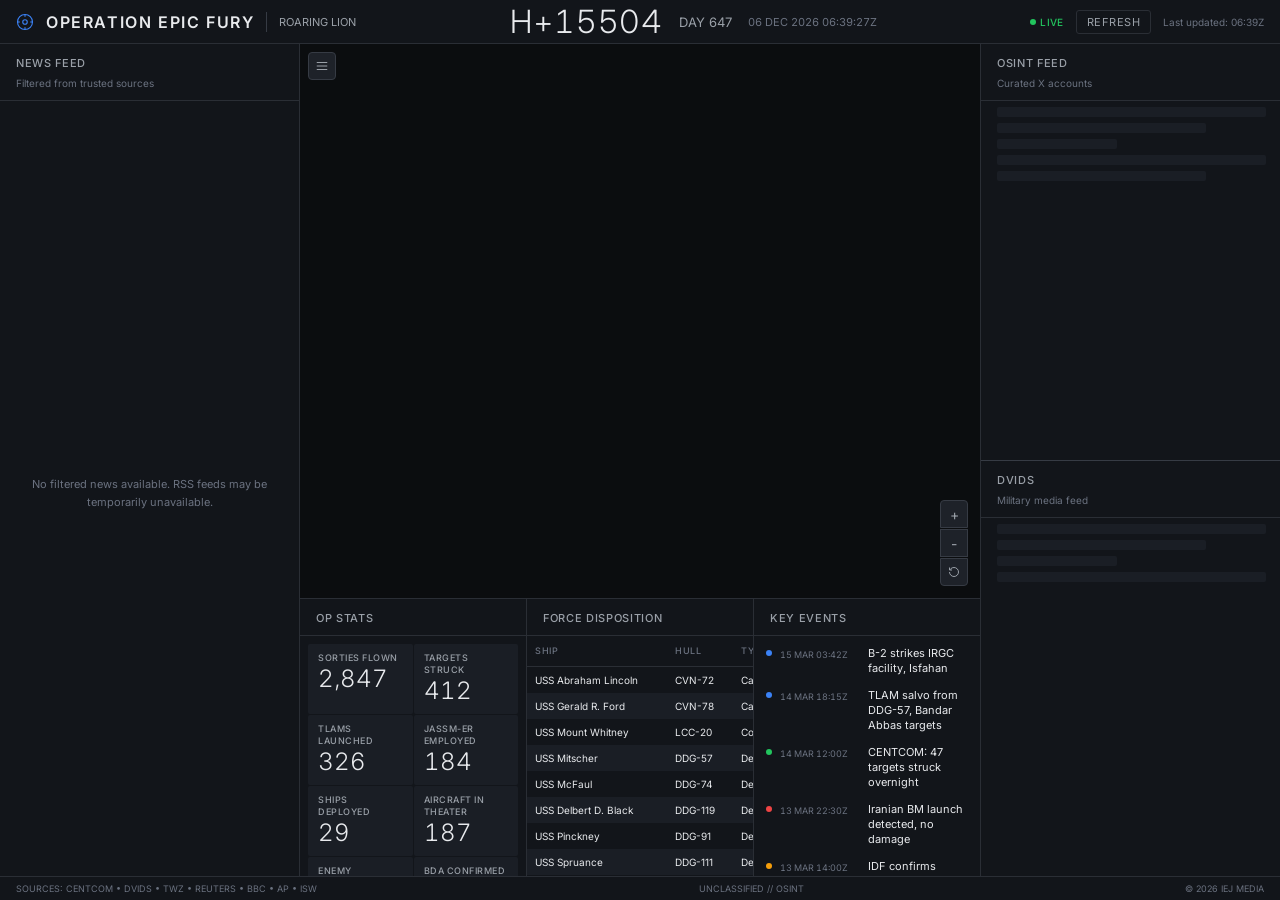
==== osint-v2/index.html @ 4ac451b6 "Add Operation Epic Fury OSINT Dashboard V2 Palantir Maven-style dark military intelligence dashboard" ====
<!DOCTYPE html>
<html lang="en">
<head>
  <meta charset="UTF-8">
  <meta name="viewport" content="width=device-width, initial-scale=1.0">
  <title>Operation Epic Fury - OSINT Dashboard</title>
  <link rel="stylesheet" href="style.css">
  <script src="https://cdn.plot.ly/plotly-2.27.0.min.js"></script>
</head>
<body>
<div id="app">
  <!-- TOP BAR -->
  <div id="topbar">
    <div class="topbar-left">
      <svg class="topbar-icon" viewBox="0 0 24 24" fill="none" stroke="currentColor" stroke-width="1.5">
        <circle cx="12" cy="12" r="10"/><circle cx="12" cy="12" r="3"/>
        <line x1="12" y1="2" x2="12" y2="5"/><line x1="12" y1="19" x2="12" y2="22"/>
        <line x1="2" y1="12" x2="5" y2="12"/><line x1="19" y1="12" x2="22" y2="12"/>
      </svg>
      <span class="op-name">Operation Epic Fury</span>
      <div class="topbar-divider"></div>
      <span class="op-sub">Roaring Lion</span>
    </div>
    <div class="topbar-center">
      <span class="h-counter" id="h-counter">H+0000</span>
      <span class="day-counter" id="day-counter">DAY 1</span>
      <span class="utc-clock" id="utc-clock">01 JAN 2026 00:00:00Z</span>
    </div>
    <div class="topbar-right">
      <div class="live-indicator">
        <div class="live-dot"></div>
        <span class="live-text">LIVE</span>
      </div>
      <button class="btn-ghost" id="btn-refresh" onclick="refreshAll()">REFRESH</button>
      <span class="last-updated" id="last-updated">Last updated: --:--Z</span>
    </div>
  </div>

  <!-- MAIN CONTENT -->
  <div id="main">
    <!-- LEFT PANEL: NEWS FEED -->
    <div id="left-panel">
      <div class="panel-header">
        <div class="panel-title">News Feed</div>
        <div class="panel-subtitle">Filtered from trusted sources</div>
      </div>
      <div class="updating-banner" id="news-updating">Updating...</div>
      <div class="panel-body" id="news-body">
        <div class="skeleton skeleton-line long"></div>
        <div class="skeleton skeleton-line medium"></div>
        <div class="skeleton skeleton-line short"></div>
        <div class="skeleton skeleton-line long"></div>
        <div class="skeleton skeleton-line medium"></div>
        <div class="skeleton skeleton-line short"></div>
        <div class="skeleton skeleton-line long"></div>
        <div class="skeleton skeleton-line medium"></div>
      </div>
    </div>

    <!-- CENTER COLUMN -->
    <div id="center-column">
      <!-- CENTER TOP: GLOBE -->
      <div id="center-top">
        <div id="globe-container">
          <div id="globe"></div>
          <!-- LEGEND -->
          <div id="map-legend">
            <button class="legend-toggle" id="legend-toggle" onclick="toggleLegend()">
              <svg width="14" height="14" viewBox="0 0 24 24" fill="none" stroke="currentColor" stroke-width="2">
                <path d="M3 6h18M3 12h18M3 18h18"/>
              </svg>
            </button>
            <div class="legend-panel" id="legend-panel"></div>
          </div>
          <!-- MAP CONTROLS -->
          <div class="map-controls">
            <button class="map-btn" onclick="globeZoom(1)">+</button>
            <button class="map-btn" onclick="globeZoom(-1)">-</button>
            <button class="map-btn" onclick="globeReset()" title="Reset view">
              <svg width="12" height="12" viewBox="0 0 24 24" fill="none" stroke="currentColor" stroke-width="2">
                <path d="M3 12a9 9 0 1 0 9-9 9.75 9.75 0 0 0-6.74 2.74L3 8"/>
                <path d="M3 3v5h5"/>
              </svg>
            </button>
          </div>
        </div>
        <!-- SHIP CALLOUT (hidden by default) -->
        <div class="ship-callout" id="ship-callout" style="display:none;">
          <div class="callout-caret"></div>
          <div class="callout-name" id="callout-name"></div>
          <div class="callout-hull" id="callout-hull"></div>
          <div class="callout-row"><span class="callout-label">GROUP</span><span class="callout-value" id="callout-group"></span></div>
          <div class="callout-row"><span class="callout-label">AREA</span><span class="callout-value" id="callout-area"></span></div>
          <div class="callout-row"><span class="callout-label">STATUS</span><span class="callout-value" id="callout-status"></span></div>
        </div>
      </div>

      <!-- CENTER BOTTOM: STATS DASHBOARD -->
      <div id="center-bottom">
        <div id="stats-section">
          <div class="panel-header">
            <div class="panel-title">Op Stats</div>
          </div>
          <div class="stats-grid" id="stats-grid"></div>
        </div>
        <div id="force-section">
          <div class="panel-header">
            <div class="panel-title">Force Disposition</div>
          </div>
          <div class="force-table-wrap">
            <table class="force-table" id="force-table">
              <thead>
                <tr>
                  <th onclick="sortTable('name')">Ship <span class="sort-arrow" id="sort-name"></span></th>
                  <th onclick="sortTable('hull')">Hull <span class="sort-arrow" id="sort-hull"></span></th>
                  <th onclick="sortTable('type')">Type <span class="sort-arrow" id="sort-type"></span></th>
                  <th onclick="sortTable('group')">Group <span class="sort-arrow" id="sort-group"></span></th>
                  <th onclick="sortTable('location')">Location <span class="sort-arrow" id="sort-location"></span></th>
                  <th onclick="sortTable('status')">Status <span class="sort-arrow" id="sort-status"></span></th>
                </tr>
              </thead>
              <tbody id="force-tbody"></tbody>
            </table>
          </div>
        </div>
        <div id="events-section">
          <div class="panel-header">
            <div class="panel-title">Key Events</div>
          </div>
          <div class="events-list" id="events-list"></div>
        </div>
      </div>
    </div>

    <!-- RIGHT PANEL -->
    <div id="right-panel">
      <!-- OSINT FEED -->
      <div id="osint-feed">
        <div class="panel-header">
          <div class="panel-title">OSINT Feed</div>
          <div class="panel-subtitle">Curated X accounts</div>
        </div>
        <div class="updating-banner" id="osint-updating">Updating...</div>
        <div class="panel-body" id="osint-body">
          <div class="skeleton skeleton-line long"></div>
          <div class="skeleton skeleton-line medium"></div>
          <div class="skeleton skeleton-line short"></div>
          <div class="skeleton skeleton-line long"></div>
          <div class="skeleton skeleton-line medium"></div>
        </div>
      </div>
      <!-- DVIDS FEED -->
      <div id="dvids-feed">
        <div class="panel-header">
          <div class="panel-title">DVIDS</div>
          <div class="panel-subtitle">Military media feed</div>
        </div>
        <div class="updating-banner" id="dvids-updating">Updating...</div>
        <div class="panel-body" id="dvids-body">
          <div class="skeleton skeleton-line long"></div>
          <div class="skeleton skeleton-line medium"></div>
          <div class="skeleton skeleton-line short"></div>
          <div class="skeleton skeleton-line long"></div>
        </div>
      </div>
    </div>
  </div>

  <!-- BOTTOM BAR -->
  <div id="bottombar">
    <span>SOURCES: CENTCOM &bull; DVIDS &bull; TWZ &bull; REUTERS &bull; BBC &bull; AP &bull; ISW</span>
    <span>UNCLASSIFIED // OSINT</span>
    <span>&copy; 2026 IEJ MEDIA</span>
  </div>
</div>

<script>
// ============================================================
// CONFIGURATION
// ============================================================
const H_HOUR = Date.UTC(2025, 1, 28, 6, 15, 0); // Feb 28, 2025 06:15 UTC
const CORS_PROXIES = [
  'https://api.allorigins.win/raw?url=',
  'https://corsproxy.io/?'
];
const KEYWORDS = [
  'iran','epic fury','centcom','strike','tehran','persian gulf','b-2','carrier',
  'cruise missile','tomahawk','jassm','israel','idf','roaring lion','retaliation',
  'irgc','houthi','strait of hormuz','fifth fleet','sixth fleet','navy',
  'abraham lincoln','gerald ford','f-35','bomber','sortie','pentagon',
  'middle east','gulf of oman','arabian sea','red sea','mediterranean'
];
const MONTH_NAMES = ['JAN','FEB','MAR','APR','MAY','JUN','JUL','AUG','SEP','OCT','NOV','DEC'];

let shipsData = [];
let statsData = {};
let eventsData = [];
let feedCache = {};
let lastRefreshTime = null;
let currentSort = { field: 'type', asc: true };
let legendVisibility = {};
let currentGlobeScale = 1.8;

// ============================================================
// CLOCK MODULE
// ============================================================
function updateClock() {
  const now = Date.now();
  const elapsed = now - H_HOUR;
  const hours = Math.floor(elapsed / 3600000);
  const days = Math.floor(hours / 24) + 1;

  document.getElementById('h-counter').textContent = 'H+' + hours;
  document.getElementById('day-counter').textContent = 'DAY ' + days;

  const d = new Date();
  const day = String(d.getUTCDate()).padStart(2, '0');
  const month = MONTH_NAMES[d.getUTCMonth()];
  const year = d.getUTCFullYear();
  const hh = String(d.getUTCHours()).padStart(2, '0');
  const mm = String(d.getUTCMinutes()).padStart(2, '0');
  const ss = String(d.getUTCSeconds()).padStart(2, '0');
  document.getElementById('utc-clock').textContent = `${day} ${month} ${year} ${hh}:${mm}:${ss}Z`;
}

setInterval(updateClock, 1000);
updateClock();

// ============================================================
// DATA LOADING
// ============================================================
async function loadJSON(url) {
  const resp = await fetch(url);
  return resp.json();
}

async function loadAllData() {
  const [ships, stats, events] = await Promise.all([
    loadJSON('data/ships.json'),
    loadJSON('data/stats.json'),
    loadJSON('data/events.json')
  ]);
  shipsData = ships;
  statsData = stats;
  eventsData = events;

  renderStats();
  renderForceTable();
  renderEvents();
  initGlobe();
}

// ============================================================
// GLOBE MODULE
// ============================================================
const COLOR_MAP = {
  blue: '#3B82F6',
  red: '#EF4444',
  green: '#22C55E',
  amber: '#F59E0B',
  purple: '#A855F7',
  cyan: '#06B6D4'
};

const COLOR_STROKE = {
  blue: '#2563EB',
  red: '#DC2626',
  green: '#16A34A',
  amber: '#D97706',
  purple: '#9333EA',
  cyan: '#0891B2'
};

const SIZE_MAP = {
  Carrier: 14,
  Destroyer: 9,
  LCS: 8,
  USNS: 8,
  Command: 8,
  Expeditionary: 8,
  Submarine: 9
};

const TYPE_GROUPS = [
  { key: 'Carrier', label: 'Carrier (CVN)', color: '#3B82F6' },
  { key: 'Destroyer', label: 'Destroyer (DDG)', color: '#EF4444' },
  { key: 'LCS', label: 'LCS', color: '#F59E0B' },
  { key: 'USNS', label: 'USNS/MSC', color: '#22C55E' },
  { key: 'Submarine', label: 'Submarine', color: '#A855F7' },
  { key: 'Command', label: 'Command Ship', color: '#06B6D4' },
  { key: 'Expeditionary', label: 'Expeditionary (ESB)', color: '#06B6D4' }
];

function initGlobe() {
  const traces = buildTraces();

  const layout = {
    geo: {
      projection: {
        type: 'orthographic',
        rotation: { lon: -48, lat: -24 },
        scale: currentGlobeScale
      },
      showland: true,
      landcolor: '#1A1E25',
      showocean: true,
      oceancolor: '#0B0D0F',
      showcountries: true,
      countrycolor: '#2A2E35',
      countrywidth: 0.5,
      showcoastlines: true,
      coastlinecolor: '#363B44',
      coastlinewidth: 0.6,
      showlakes: false,
      showrivers: false,
      showframe: false,
      bgcolor: 'rgba(0,0,0,0)',
      lonaxis: { showgrid: true, gridcolor: 'rgba(42,46,53,0.4)', gridwidth: 0.5 },
      lataxis: { showgrid: true, gridcolor: 'rgba(42,46,53,0.4)', gridwidth: 0.5 }
    },
    paper_bgcolor: 'rgba(0,0,0,0)',
    plot_bgcolor: 'rgba(0,0,0,0)',
    margin: { t: 0, b: 0, l: 0, r: 0 },
    showlegend: false,
    dragmode: 'pan'
  };

  const config = {
    responsive: true,
    displayModeBar: false,
    scrollZoom: true
  };

  Plotly.newPlot('globe', traces, layout, config);

  const globeEl = document.getElementById('globe');
  globeEl.on('plotly_hover', onShipHover);
  globeEl.on('plotly_unhover', onShipUnhover);
  globeEl.on('plotly_click', onShipClick);

  buildLegend();
}

function buildTraces() {
  const grouped = {};
  shipsData.forEach(s => {
    const key = s.type;
    if (!grouped[key]) grouped[key] = [];
    if (legendVisibility[key] === false) return;
    grouped[key].push(s);
  });

  const traces = [];
  for (const [type, ships] of Object.entries(grouped)) {
    if (ships.length === 0) continue;
    traces.push({
      type: 'scattergeo',
      mode: 'markers',
      lat: ships.map(s => s.lat),
      lon: ships.map(s => s.lon),
      text: ships.map(s => s.name),
      hoverinfo: 'none',
      marker: {
        size: ships.map(s => SIZE_MAP[s.type] || 8),
        color: ships.map(s => COLOR_MAP[s.color]),
        line: { width: 1, color: ships.map(s => COLOR_STROKE[s.color]) },
        opacity: 0.95
      },
      customdata: ships,
      name: type
    });
  }
  return traces;
}

function onShipHover(data) {
  if (!data.points || !data.points[0]) return;
  const ship = data.points[0].customdata;
  if (!ship || !ship.name) return;

  const callout = document.getElementById('ship-callout');
  const dot = `<span style="color:${COLOR_MAP[ship.color]}; font-size:10px;">&#9679;</span>`;
  document.getElementById('callout-name').innerHTML = dot + ' ' + ship.name;
  document.getElementById('callout-hull').textContent = ship.hull + ' | ' + ship.type;
  document.getElementById('callout-group').textContent = ship.group;
  document.getElementById('callout-area').textContent = ship.location;

  const statusEl = document.getElementById('callout-status');
  statusEl.textContent = ship.status;
  if (ship.status === 'On Station') statusEl.style.color = '#22C55E';
  else if (ship.status === 'In Port') statusEl.style.color = '#3B82F6';
  else if (ship.status === 'Deployed') statusEl.style.color = '#A855F7';
  else statusEl.style.color = '#F59E0B';

  const evt = data.event;
  const container = document.getElementById('center-top');
  const rect = container.getBoundingClientRect();
  let x = (evt.clientX || evt.pageX) - rect.left + 16;
  let y = (evt.clientY || evt.pageY) - rect.top - 20;

  if (x + 280 > rect.width) x = x - 296;
  if (y + 140 > rect.height) y = rect.height - 150;
  if (y < 0) y = 10;

  callout.style.left = x + 'px';
  callout.style.top = y + 'px';
  callout.style.display = 'block';
}

function onShipUnhover() {
  document.getElementById('ship-callout').style.display = 'none';
}

function onShipClick(data) {
  if (!data.points || !data.points[0]) return;
  const ship = data.points[0].customdata;
  if (!ship || !ship.name) return;
  flyTo(ship.lat, ship.lon);
}

function flyTo(lat, lon) {
  Plotly.relayout('globe', {
    'geo.projection.rotation.lon': -lon,
    'geo.projection.rotation.lat': -lat,
    'geo.projection.scale': 3
  });
  currentGlobeScale = 3;
}

function globeZoom(dir) {
  currentGlobeScale = Math.max(0.8, Math.min(6, currentGlobeScale + dir * 0.4));
  Plotly.relayout('globe', { 'geo.projection.scale': currentGlobeScale });
}

function globeReset() {
  currentGlobeScale = 1.8;
  Plotly.relayout('globe', {
    'geo.projection.rotation.lon': -48,
    'geo.projection.rotation.lat': -24,
    'geo.projection.scale': 1.8
  });
}

function buildLegend() {
  const counts = {};
  shipsData.forEach(s => {
    const key = s.type;
    counts[key] = (counts[key] || 0) + 1;
  });

  // Merge Command and Expeditionary for display
  const displayGroups = [
    { key: 'Carrier', label: 'Carrier (CVN)', color: '#3B82F6' },
    { key: 'Destroyer', label: 'Destroyer (DDG)', color: '#EF4444' },
    { key: 'LCS', label: 'LCS', color: '#F59E0B' },
    { key: 'USNS', label: 'USNS/MSC', color: '#22C55E' },
    { key: 'Submarine', label: 'Submarine', color: '#A855F7' },
    { key: 'Command/ESB', label: 'Command/ESB', color: '#06B6D4', keys: ['Command', 'Expeditionary'] }
  ];

  let html = '<div class="legend-header">NAVAL FORCES <button class="legend-close" onclick="toggleLegend()">-</button></div>';
  let total = 0;

  displayGroups.forEach(g => {
    const keys = g.keys || [g.key];
    let count = 0;
    keys.forEach(k => { count += (counts[k] || 0); });
    total += count;
    const disabled = keys.some(k => legendVisibility[k] === false);
    const cls = disabled ? 'legend-item disabled' : 'legend-item';
    const dataKeys = keys.join(',');
    html += `<div class="${cls}" onclick="toggleShipType('${dataKeys}')">
      <span class="legend-dot" style="background:${g.color}"></span>
      ${g.label}
      <span class="legend-count">${count}</span>
    </div>`;
  });

  html += `<div class="legend-total">${total} SHIPS</div>`;
  document.getElementById('legend-panel').innerHTML = html;
}

function toggleLegend() {
  document.getElementById('legend-panel').classList.toggle('open');
}

function toggleShipType(keys) {
  keys.split(',').forEach(k => {
    legendVisibility[k] = legendVisibility[k] === false ? true : false;
  });
  const traces = buildTraces();
  Plotly.react('globe', traces, document.getElementById('globe').layout);
  buildLegend();
}

// ============================================================
// STATS MODULE
// ============================================================
function renderStats() {
  const grid = document.getElementById('stats-grid');
  const items = [
    { label: 'Sorties Flown', value: statsData.sorties_flown },
    { label: 'Targets Struck', value: statsData.targets_struck },
    { label: 'TLAMs Launched', value: statsData.tlams_launched },
    { label: 'JASSM-ER Employed', value: statsData.jassm_employed },
    { label: 'Ships Deployed', value: shipsData.length },
    { label: 'Aircraft in Theater', value: statsData.aircraft_in_theater },
    { label: 'Enemy Retaliation', value: statsData.enemy_retaliation },
    { label: 'BDA Confirmed', value: statsData.bda_confirmed + '%' }
  ];

  grid.innerHTML = items.map(i => `
    <div class="stat-card">
      <div class="stat-label">${i.label}</div>
      <div class="stat-value">${typeof i.value === 'number' ? i.value.toLocaleString() : i.value}</div>
    </div>
  `).join('');
}

// ============================================================
// FORCE TABLE MODULE
// ============================================================
function renderForceTable() {
  const tbody = document.getElementById('force-tbody');
  const sorted = [...shipsData].sort((a, b) => {
    const va = a[currentSort.field] || '';
    const vb = b[currentSort.field] || '';
    const cmp = va < vb ? -1 : va > vb ? 1 : 0;
    return currentSort.asc ? cmp : -cmp;
  });

  tbody.innerHTML = sorted.map(s => {
    const statusClass = s.status === 'On Station' ? 'on-station' :
      s.status === 'In Port' ? 'in-port' :
      s.status === 'Deployed' ? 'deployed' : 'in-transit';
    return `<tr onclick="flyTo(${s.lat}, ${s.lon})">
      <td title="${s.name}">${s.name}</td>
      <td>${s.hull}</td>
      <td>${s.type}</td>
      <td>${s.group}</td>
      <td>${s.location}</td>
      <td><span class="status-dot status-${statusClass}"></span>${s.status}</td>
    </tr>`;
  }).join('');

  // Update sort arrows
  document.querySelectorAll('.sort-arrow').forEach(el => {
    el.textContent = '';
    el.classList.remove('active');
  });
  const arrow = document.getElementById('sort-' + currentSort.field);
  if (arrow) {
    arrow.textContent = currentSort.asc ? '\u25B2' : '\u25BC';
    arrow.classList.add('active');
  }
}

function sortTable(field) {
  if (currentSort.field === field) {
    currentSort.asc = !currentSort.asc;
  } else {
    currentSort.field = field;
    currentSort.asc = true;
  }
  renderForceTable();
}

// ============================================================
// EVENTS MODULE
// ============================================================
function renderEvents() {
  const list = document.getElementById('events-list');
  const sorted = [...eventsData].sort((a, b) => new Date(b.date) - new Date(a.date));

  list.innerHTML = sorted.map(e => {
    const d = new Date(e.date);
    const day = String(d.getUTCDate()).padStart(2, '0');
    const month = MONTH_NAMES[d.getUTCMonth()];
    const hh = String(d.getUTCHours()).padStart(2, '0');
    const mm = String(d.getUTCMinutes()).padStart(2, '0');
    return `<div class="event-item">
      <span class="event-dot ${e.type}"></span>
      <span class="event-time">${day} ${month} ${hh}:${mm}Z</span>
      <span class="event-text">${e.text}</span>
    </div>`;
  }).join('');
}

// ============================================================
// FEEDS MODULE
// ============================================================
function timeAgo(dateStr) {
  const now = Date.now();
  const then = new Date(dateStr).getTime();
  const diff = now - then;
  const mins = Math.floor(diff / 60000);
  if (mins < 1) return 'now';
  if (mins < 60) return mins + 'm ago';
  const hrs = Math.floor(mins / 60);
  if (hrs < 24) return hrs + 'h ago';
  const days = Math.floor(hrs / 24);
  return days + 'd ago';
}

function matchesKeywords(text) {
  if (!text) return false;
  const lower = text.toLowerCase();
  return KEYWORDS.some(kw => lower.includes(kw));
}

async function fetchWithProxy(url) {
  for (const proxy of CORS_PROXIES) {
    try {
      const resp = await fetch(proxy + encodeURIComponent(url), { signal: AbortSignal.timeout(10000) });
      if (resp.ok) return await resp.text();
    } catch (e) { /* try next proxy */ }
  }
  return null;
}

function parseRSSItems(xmlText, sourceName, sourceColor) {
  if (!xmlText) return [];
  const parser = new DOMParser();
  const doc = parser.parseFromString(xmlText, 'text/xml');
  const items = doc.querySelectorAll('item');
  const results = [];

  items.forEach(item => {
    const title = item.querySelector('title')?.textContent || '';
    const desc = item.querySelector('description')?.textContent || '';
    const link = item.querySelector('link')?.textContent || '';
    const pubDate = item.querySelector('pubDate')?.textContent || '';

    if (matchesKeywords(title) || matchesKeywords(desc)) {
      results.push({
        source: sourceName,
        sourceColor: sourceColor,
        title: title.replace(/<[^>]*>/g, '').trim(),
        description: desc.replace(/<[^>]*>/g, '').trim().substring(0, 200),
        link: link,
        date: pubDate,
        timestamp: new Date(pubDate).getTime() || 0
      });
    }
  });

  return results;
}

async function fetchNewsFeeds() {
  const banner = document.getElementById('news-updating');
  banner.classList.add('show');

  const feeds = [
    { name: 'TWZ', url: 'https://www.thedrive.com/the-war-zone/feed', color: '#3B82F6' },
    { name: 'REUTERS', url: 'https://feeds.reuters.com/reuters/worldNews', color: '#F59E0B' },
    { name: 'BBC', url: 'http://feeds.bbci.co.uk/news/world/rss.xml', color: '#EF4444' },
    { name: 'AP', url: 'https://rsshub.app/apnews/topics/world-news', color: '#22C55E' }
  ];

  let allItems = [];
  const body = document.getElementById('news-body');

  // Fetch sequentially with small delays to avoid overwhelming proxies
  for (const feed of feeds) {
    try {
      const xml = await fetchWithProxy(feed.url);
      const items = parseRSSItems(xml, feed.name, feed.color);
      allItems = allItems.concat(items);

      // Render progressively as feeds arrive
      allItems.sort((a, b) => b.timestamp - a.timestamp);
      renderNewsFeed(allItems, body);
    } catch (e) { /* skip failed feed */ }
  }

  if (allItems.length === 0) {
    body.innerHTML = `<div class="empty-state">
      <div class="empty-state-text">No filtered news available. RSS feeds may be temporarily unavailable.</div>
    </div>`;
  }

  banner.classList.remove('show');
  feedCache.news = { data: allItems, time: Date.now() };
}

function renderNewsFeed(items, container) {
  container.innerHTML = items.map(item => `
    <div class="feed-item" onclick="window.open('${safeUrl(item.link)}', '_blank')">
      <div class="feed-meta">
        <span class="feed-source" style="background:${item.sourceColor}20; color:${item.sourceColor}">${item.source}</span>
        <span class="feed-time">${timeAgo(item.date)}</span>
      </div>
      <div class="feed-title">${escapeHtml(item.title)}</div>
    </div>
  `).join('');
}

// OSINT Feed
async function fetchOSINTFeed() {
  const banner = document.getElementById('osint-updating');
  banner.classList.add('show');
  const body = document.getElementById('osint-body');

  const accounts = [
    { handle: 'CENTCOM', name: 'US Central Command' },
    { handle: 'DVIDSHUB', name: 'DVIDS' },
    { handle: 'THEWARZONEWIRE', name: 'The War Zone' },
    { handle: 'THESTUDYOFWAR', name: 'Institute for the Study of War' },
    { handle: 'IANELLISJONES', name: 'IEJ' }
  ];

  const nitterInstances = [
    'https://nitter.privacydev.net',
    'https://nitter.poast.org',
    'https://nitter.1d4.us'
  ];

  let allPosts = [];
  const cutoff = Date.now() - (48 * 3600 * 1000);

  for (const account of accounts) {
    let fetched = false;

    // Try Nitter RSS
    for (const instance of nitterInstances) {
      if (fetched) break;
      try {
        const url = `${instance}/${account.handle}/rss`;
        const xml = await fetchWithProxy(url);
        if (xml && !xml.includes('Rate limited') && !xml.includes('Error')) {
          const items = parseNitterRSS(xml, account.handle);
          const recent = items.filter(i => i.timestamp > cutoff).slice(0, 5);
          allPosts = allPosts.concat(recent);
          fetched = true;
        }
      } catch (e) { /* try next instance */ }
    }

    // Try RSSHub fallback
    if (!fetched) {
      try {
        const url = `https://rsshub.app/twitter/user/${account.handle}`;
        const xml = await fetchWithProxy(url);
        if (xml) {
          const items = parseNitterRSS(xml, account.handle);
          const recent = items.filter(i => i.timestamp > cutoff).slice(0, 5);
          allPosts = allPosts.concat(recent);
          fetched = true;
        }
      } catch (e) { /* skip */ }
    }
  }

  if (allPosts.length > 0) {
    allPosts.sort((a, b) => b.timestamp - a.timestamp);
    allPosts = allPosts.slice(0, 25);
    renderOSINTFeed(allPosts, body);
  } else {
    body.innerHTML = `<div class="empty-state">
      <svg width="24" height="24" viewBox="0 0 24 24" fill="none" stroke="currentColor" stroke-width="1.5" style="color:var(--text-tertiary)">
        <path d="M21 12a9 9 0 0 1-9 9m9-9a9 9 0 0 0-9-9m9 9H3m9 9a9 9 0 0 1-9-9m9 9c1.66 0 3-4.03 3-9s-1.34-9-3-9m0 18c-1.66 0-3-4.03-3-9s1.34-9 3-9m-9 9a9 9 0 0 1 9-9"/>
      </svg>
      <div class="empty-state-text">Connect X API for live OSINT feed.<br>Nitter instances currently unavailable.</div>
    </div>`;
  }

  banner.classList.remove('show');
  feedCache.osint = { data: allPosts, time: Date.now() };
}

function parseNitterRSS(xmlText, handle) {
  if (!xmlText) return [];
  const parser = new DOMParser();
  const doc = parser.parseFromString(xmlText, 'text/xml');
  const items = doc.querySelectorAll('item');
  const results = [];

  items.forEach(item => {
    const title = item.querySelector('title')?.textContent || '';
    const desc = item.querySelector('description')?.textContent || '';
    const link = item.querySelector('link')?.textContent || '';
    const pubDate = item.querySelector('pubDate')?.textContent || '';

    const text = (title + ' ' + desc).replace(/<[^>]*>/g, '').trim();
    results.push({
      handle: '@' + handle,
      text: text.substring(0, 280),
      link: link,
      date: pubDate,
      timestamp: new Date(pubDate).getTime() || 0
    });
  });

  return results;
}

function renderOSINTFeed(posts, container) {
  container.innerHTML = posts.map(p => `
    <div class="osint-item" onclick="window.open('${safeUrl(p.link)}', '_blank')">
      <div class="feed-meta">
        <span class="osint-handle">${escapeHtml(p.handle)}</span>
        <span class="feed-time">${timeAgo(p.date)}</span>
      </div>
      <div class="osint-text">${escapeHtml(p.text)}</div>
    </div>
  `).join('');
}

// DVIDS Feed
async function fetchDVIDSFeed() {
  const banner = document.getElementById('dvids-updating');
  banner.classList.add('show');
  const body = document.getElementById('dvids-body');

  const keywords = 'Epic Fury,Iran,Fifth Fleet,Sixth Fleet,carrier strike group,CENTCOM';
  const apiUrl = `https://api.dvidshub.net/search?q=${encodeURIComponent(keywords)}&max_results=15&sort=date&type=news,video,image`;

  try {
    const resp = await fetch(apiUrl, { signal: AbortSignal.timeout(10000) });
    if (resp.ok) {
      const data = await resp.json();
      if (data.results && data.results.length > 0) {
        renderDVIDSFeed(data.results, body);
        feedCache.dvids = { data: data.results, time: Date.now() };
        banner.classList.remove('show');
        return;
      }
    }
  } catch (e) { /* try proxy fallback */ }

  // Fallback: try via CORS proxy
  try {
    const text = await fetchWithProxy(apiUrl);
    if (text) {
      const data = JSON.parse(text);
      if (data.results && data.results.length > 0) {
        renderDVIDSFeed(data.results, body);
        feedCache.dvids = { data: data.results, time: Date.now() };
        banner.classList.remove('show');
        return;
      }
    }
  } catch (e) { /* show placeholder */ }

  // Final fallback: show placeholder
  body.innerHTML = `<div class="empty-state">
    <svg width="24" height="24" viewBox="0 0 24 24" fill="none" stroke="currentColor" stroke-width="1.5" style="color:var(--text-tertiary)">
      <rect x="2" y="3" width="20" height="14" rx="2"/><line x1="8" y1="21" x2="16" y2="21"/><line x1="12" y1="17" x2="12" y2="21"/>
    </svg>
    <div class="empty-state-text">DVIDS feed loading...<br>Set DVIDS_API_KEY for full access.</div>
  </div>`;

  banner.classList.remove('show');
}

function renderDVIDSFeed(items, container) {
  container.innerHTML = items.map(item => {
    const type = (item.type || 'news').toLowerCase();
    const badgeClass = type === 'video' ? 'badge-video' :
      type === 'image' ? 'badge-image' :
      type === 'audio' ? 'badge-audio' : 'badge-news';
    const date = item.date_published || item.date || '';
    const unit = item.unit_name || item.credit || '';
    const url = item.url || '#';

    return `<div class="dvids-item" onclick="window.open('${safeUrl(url)}', '_blank')">
      <div class="feed-meta">
        <span class="badge ${badgeClass}">${type.toUpperCase()}</span>
        <span class="feed-time">${timeAgo(date)}</span>
      </div>
      <div class="feed-title">${escapeHtml(item.title || '')}</div>
      <div class="dvids-unit">${escapeHtml(unit)}</div>
    </div>`;
  }).join('');
}

// ============================================================
// REFRESH
// ============================================================
function refreshAll() {
  const btn = document.getElementById('btn-refresh');
  btn.classList.add('active');
  setTimeout(() => btn.classList.remove('active'), 1000);

  // Only re-fetch if cache is > 5 minutes old
  const now = Date.now();
  const cacheLimit = 5 * 60 * 1000;

  if (!feedCache.news || (now - feedCache.news.time) > cacheLimit) {
    fetchNewsFeeds();
  }

  setTimeout(() => {
    if (!feedCache.osint || (now - feedCache.osint.time) > cacheLimit) {
      fetchOSINTFeed();
    }
  }, 1500);

  setTimeout(() => {
    if (!feedCache.dvids || (now - feedCache.dvids.time) > cacheLimit) {
      fetchDVIDSFeed();
    }
  }, 3000);

  lastRefreshTime = new Date();
  const hh = String(lastRefreshTime.getUTCHours()).padStart(2, '0');
  const mm = String(lastRefreshTime.getUTCMinutes()).padStart(2, '0');
  document.getElementById('last-updated').textContent = `Last updated: ${hh}:${mm}Z`;
}

// Auto-refresh feeds
setInterval(() => { fetchNewsFeeds(); }, 10 * 60 * 1000);
setInterval(() => { fetchOSINTFeed(); }, 10 * 60 * 1000);
setInterval(() => { fetchDVIDSFeed(); }, 15 * 60 * 1000);

// ============================================================
// UTILITIES
// ============================================================
function escapeHtml(text) {
  const div = document.createElement('div');
  div.textContent = text;
  return div.innerHTML;
}

function safeUrl(url) {
  if (!url) return '#';
  try {
    const u = new URL(url);
    if (u.protocol === 'http:' || u.protocol === 'https:') return u.href;
  } catch (e) {}
  return '#';
}

// ============================================================
// INITIALIZATION
// ============================================================
document.addEventListener('DOMContentLoaded', async () => {
  await loadAllData();

  // Stagger feed fetches
  fetchNewsFeeds();
  setTimeout(fetchOSINTFeed, 2000);
  setTimeout(fetchDVIDSFeed, 4000);

  lastRefreshTime = new Date();
  const hh = String(lastRefreshTime.getUTCHours()).padStart(2, '0');
  const mm = String(lastRefreshTime.getUTCMinutes()).padStart(2, '0');
  document.getElementById('last-updated').textContent = `Last updated: ${hh}:${mm}Z`;
});
</script>
</body>
</html>
---- osint-v2/style.css ----
@import url('https://fonts.googleapis.com/css2?family=Inter:wght@300;400;500;600&display=swap');

:root {
  --bg-primary: #0B0D0F;
  --bg-secondary: #12151A;
  --bg-tertiary: #1A1E25;
  --bg-elevated: #1E2229;
  --border-primary: #2A2E35;
  --border-secondary: #363B44;
  --text-primary: #E8EAED;
  --text-secondary: #9AA0A8;
  --text-tertiary: #6B7280;
  --accent-blue: #3B82F6;
  --accent-blue-dim: #1E3A5F;
  --accent-red: #EF4444;
  --accent-red-dim: #3F1515;
  --accent-green: #22C55E;
  --accent-green-dim: #153F1E;
  --accent-amber: #F59E0B;
  --accent-amber-dim: #3F3015;
  --accent-purple: #A855F7;
  --accent-purple-dim: #2D1553;
  --accent-cyan: #06B6D4;
  --accent-cyan-dim: #153F3F;
  --text-xs: 10px;
  --text-sm: 11px;
  --text-base: 12px;
  --text-lg: 13px;
  --text-xl: 15px;
  --text-2xl: 18px;
  --text-hero: 32px;
}

*, *::before, *::after {
  margin: 0;
  padding: 0;
  box-sizing: border-box;
}

html, body {
  width: 100%;
  height: 100%;
  overflow: hidden;
  background: var(--bg-primary);
  color: var(--text-primary);
  font-family: 'Inter', -apple-system, BlinkMacSystemFont, sans-serif;
  -webkit-font-smoothing: antialiased;
  font-size: var(--text-base);
  line-height: 18px;
}

::-webkit-scrollbar { width: 6px; }
::-webkit-scrollbar-track { background: transparent; }
::-webkit-scrollbar-thumb { background: var(--border-primary); border-radius: 3px; }
::-webkit-scrollbar-thumb:hover { background: var(--border-secondary); }

/* LAYOUT */
#app {
  display: flex;
  flex-direction: column;
  height: 100vh;
  width: 100vw;
}

/* TOP BAR */
#topbar {
  height: 44px;
  min-height: 44px;
  background: var(--bg-secondary);
  border-bottom: 1px solid var(--border-primary);
  display: flex;
  align-items: center;
  justify-content: space-between;
  padding: 0 16px;
  z-index: 100;
}

.topbar-left {
  display: flex;
  align-items: center;
  gap: 12px;
}

.topbar-icon {
  width: 18px;
  height: 18px;
  color: var(--accent-blue);
}

.op-name {
  font-size: 16px;
  font-weight: 600;
  letter-spacing: 0.1em;
  color: var(--text-primary);
  text-transform: uppercase;
}

.topbar-divider {
  width: 1px;
  height: 20px;
  background: var(--border-secondary);
}

.op-sub {
  font-size: var(--text-sm);
  font-weight: 400;
  color: var(--text-secondary);
  text-transform: uppercase;
}

.topbar-center {
  display: flex;
  align-items: center;
  gap: 16px;
}

.h-counter {
  font-size: var(--text-hero);
  font-weight: 300;
  font-variant-numeric: tabular-nums;
  color: var(--text-primary);
  letter-spacing: 0.02em;
}

.day-counter {
  font-size: var(--text-lg);
  color: var(--text-secondary);
  font-weight: 400;
}

.utc-clock {
  font-size: var(--text-sm);
  color: var(--text-tertiary);
  font-variant-numeric: tabular-nums;
  font-feature-settings: "tnum";
}

.topbar-right {
  display: flex;
  align-items: center;
  gap: 12px;
}

.live-indicator {
  display: flex;
  align-items: center;
  gap: 4px;
}

.live-dot {
  width: 6px;
  height: 6px;
  border-radius: 50%;
  background: var(--accent-green);
  animation: pulse-dot 2s ease-in-out infinite;
}

@keyframes pulse-dot {
  0%, 100% { opacity: 1; }
  50% { opacity: 0.4; }
}

.live-text {
  font-size: var(--text-xs);
  text-transform: uppercase;
  color: var(--accent-green);
  font-weight: 500;
  letter-spacing: 0.04em;
}

.btn-ghost {
  background: transparent;
  border: 1px solid var(--border-primary);
  color: var(--text-secondary);
  padding: 4px 10px;
  border-radius: 3px;
  font-size: var(--text-sm);
  text-transform: uppercase;
  letter-spacing: 0.04em;
  cursor: pointer;
  font-family: inherit;
  transition: background 0.15s, border-color 0.15s, color 0.15s;
}

.btn-ghost:hover {
  background: var(--bg-tertiary);
}

.btn-ghost:active, .btn-ghost.active {
  background: var(--accent-blue-dim);
  border-color: var(--accent-blue);
  color: var(--accent-blue);
}

.last-updated {
  font-size: var(--text-xs);
  color: var(--text-tertiary);
}

/* MAIN CONTENT */
#main {
  flex: 1;
  display: flex;
  min-height: 0;
}

/* LEFT PANEL */
#left-panel {
  width: 300px;
  min-width: 300px;
  background: var(--bg-secondary);
  border-right: 1px solid var(--border-primary);
  display: flex;
  flex-direction: column;
  overflow: hidden;
}

/* CENTER COLUMN */
#center-column {
  flex: 1;
  display: flex;
  flex-direction: column;
  min-width: 0;
}

#center-top {
  flex: 2;
  position: relative;
  min-height: 0;
  background: var(--bg-primary);
}

#center-bottom {
  flex: 1;
  min-height: 0;
  background: var(--bg-secondary);
  border-top: 1px solid var(--border-primary);
  display: flex;
}

/* RIGHT PANEL */
#right-panel {
  width: 300px;
  min-width: 300px;
  background: var(--bg-secondary);
  border-left: 1px solid var(--border-primary);
  display: flex;
  flex-direction: column;
  overflow: hidden;
}

#osint-feed {
  flex: 1;
  display: flex;
  flex-direction: column;
  overflow: hidden;
  border-bottom: 1px solid var(--border-secondary);
}

#dvids-feed {
  flex: 1;
  display: flex;
  flex-direction: column;
  overflow: hidden;
}

/* BOTTOM BAR */
#bottombar {
  height: 24px;
  min-height: 24px;
  background: var(--bg-secondary);
  border-top: 1px solid var(--border-primary);
  display: flex;
  align-items: center;
  justify-content: space-between;
  padding: 0 16px;
  font-size: 9px;
  color: var(--text-tertiary);
}

/* PANEL HEADER */
.panel-header {
  padding: 10px 16px 8px;
  border-bottom: 1px solid var(--border-primary);
  flex-shrink: 0;
}

.panel-title {
  font-size: var(--text-sm);
  font-weight: 500;
  text-transform: uppercase;
  letter-spacing: 0.06em;
  color: var(--text-secondary);
}

.panel-subtitle {
  font-size: var(--text-xs);
  color: var(--text-tertiary);
  margin-top: 2px;
}

.panel-body {
  flex: 1;
  overflow-y: auto;
  overflow-x: hidden;
}

/* FEED ITEMS */
.feed-item {
  padding: 8px 16px;
  cursor: pointer;
  transition: background 0.1s;
  border-bottom: 1px solid var(--border-primary);
}

.feed-item:nth-child(odd) {
  background: var(--bg-secondary);
}

.feed-item:nth-child(even) {
  background: var(--bg-tertiary);
}

.feed-item:hover {
  background: var(--bg-tertiary) !important;
}

.feed-meta {
  display: flex;
  align-items: center;
  gap: 8px;
  margin-bottom: 4px;
}

.feed-source {
  font-size: 9px;
  font-weight: 600;
  text-transform: uppercase;
  letter-spacing: 0.04em;
  padding: 1px 5px;
  border-radius: 2px;
  line-height: 14px;
}

.feed-time {
  font-size: var(--text-xs);
  color: var(--text-tertiary);
}

.feed-title {
  font-size: var(--text-base);
  color: var(--text-primary);
  line-height: 16px;
  display: -webkit-box;
  -webkit-line-clamp: 2;
  -webkit-box-orient: vertical;
  overflow: hidden;
}

/* OSINT ITEMS */
.osint-item {
  padding: 8px 16px;
  cursor: pointer;
  transition: background 0.1s;
  border-bottom: 1px solid var(--border-primary);
}

.osint-item:nth-child(odd) {
  background: var(--bg-secondary);
}

.osint-item:nth-child(even) {
  background: var(--bg-tertiary);
}

.osint-item:hover {
  background: var(--bg-tertiary) !important;
}

.osint-handle {
  font-size: var(--text-sm);
  font-weight: 600;
  color: var(--accent-blue);
}

.osint-text {
  font-size: var(--text-base);
  color: var(--text-primary);
  line-height: 16px;
  margin-top: 3px;
  display: -webkit-box;
  -webkit-line-clamp: 3;
  -webkit-box-orient: vertical;
  overflow: hidden;
}

/* DVIDS ITEMS */
.dvids-item {
  padding: 8px 16px;
  cursor: pointer;
  transition: background 0.1s;
  border-bottom: 1px solid var(--border-primary);
}

.dvids-item:nth-child(odd) { background: var(--bg-secondary); }
.dvids-item:nth-child(even) { background: var(--bg-tertiary); }
.dvids-item:hover { background: var(--bg-tertiary) !important; }

.dvids-unit {
  font-size: var(--text-xs);
  color: var(--text-tertiary);
  margin-top: 2px;
}

/* TYPE BADGES */
.badge {
  font-size: 9px;
  font-weight: 600;
  text-transform: uppercase;
  letter-spacing: 0.04em;
  padding: 1px 5px;
  border-radius: 2px;
  line-height: 14px;
  display: inline-block;
}

.badge-video { background: var(--accent-purple-dim); color: var(--accent-purple); }
.badge-news { background: var(--accent-blue-dim); color: var(--accent-blue); }
.badge-image { background: var(--accent-green-dim); color: var(--accent-green); }
.badge-audio { background: var(--accent-amber-dim); color: var(--accent-amber); }

/* SKELETON LOADING */
.skeleton {
  background: var(--bg-tertiary);
  border-radius: 2px;
  animation: skeleton-pulse 1.5s ease-in-out infinite;
}

@keyframes skeleton-pulse {
  0%, 100% { opacity: 0.3; }
  50% { opacity: 0.7; }
}

.skeleton-line {
  height: 10px;
  margin: 6px 16px;
  border-radius: 2px;
}

.skeleton-line.short { width: 40%; }
.skeleton-line.medium { width: 70%; }
.skeleton-line.long { width: 90%; }

/* GLOBE */
#globe-container {
  width: 100%;
  height: 100%;
  position: relative;
}

#globe {
  width: 100%;
  height: 100%;
}

/* MAP LEGEND */
#map-legend {
  position: absolute;
  top: 8px;
  left: 8px;
  z-index: 50;
}

.legend-toggle {
  width: 28px;
  height: 28px;
  background: var(--bg-elevated);
  border: 1px solid var(--border-secondary);
  border-radius: 4px;
  cursor: pointer;
  display: flex;
  align-items: center;
  justify-content: center;
  color: var(--text-secondary);
  font-size: 14px;
}

.legend-panel {
  background: var(--bg-elevated);
  border: 1px solid var(--border-secondary);
  border-radius: 4px;
  padding: 10px 14px;
  margin-top: 4px;
  min-width: 180px;
  display: none;
}

.legend-panel.open { display: block; }

.legend-header {
  font-size: var(--text-xs);
  font-weight: 500;
  text-transform: uppercase;
  letter-spacing: 0.06em;
  color: var(--text-secondary);
  margin-bottom: 8px;
  display: flex;
  justify-content: space-between;
  align-items: center;
}

.legend-close {
  cursor: pointer;
  color: var(--text-tertiary);
  font-size: 14px;
  background: none;
  border: none;
  font-family: inherit;
}

.legend-item {
  display: flex;
  align-items: center;
  gap: 8px;
  padding: 3px 0;
  cursor: pointer;
  font-size: var(--text-sm);
  color: var(--text-primary);
  user-select: none;
}

.legend-item.disabled {
  opacity: 0.3;
}

.legend-dot {
  width: 8px;
  height: 8px;
  border-radius: 50%;
  flex-shrink: 0;
}

.legend-count {
  margin-left: auto;
  color: var(--text-tertiary);
  font-size: var(--text-xs);
  font-variant-numeric: tabular-nums;
}

.legend-total {
  border-top: 1px solid var(--border-secondary);
  margin-top: 6px;
  padding-top: 6px;
  font-size: var(--text-sm);
  color: var(--text-secondary);
  text-align: right;
  font-variant-numeric: tabular-nums;
}

/* MAP CONTROLS */
.map-controls {
  position: absolute;
  bottom: 12px;
  right: 12px;
  z-index: 50;
  display: flex;
  flex-direction: column;
  gap: 1px;
}

.map-btn {
  width: 28px;
  height: 28px;
  background: var(--bg-elevated);
  border: 1px solid var(--border-secondary);
  color: var(--text-secondary);
  cursor: pointer;
  display: flex;
  align-items: center;
  justify-content: center;
  font-size: 14px;
  font-family: inherit;
}

.map-btn:first-child { border-radius: 4px 4px 0 0; }
.map-btn:last-child { border-radius: 0 0 4px 4px; }
.map-btn:hover { background: var(--bg-tertiary); }

/* SHIP CALLOUT */
.ship-callout {
  position: absolute;
  background: var(--bg-elevated);
  border: 1px solid var(--border-secondary);
  border-radius: 4px;
  padding: 10px 14px;
  max-width: 280px;
  z-index: 200;
  pointer-events: none;
  font-size: var(--text-sm);
  box-shadow: 0 4px 12px rgba(0,0,0,0.5);
}

.callout-name {
  font-size: var(--text-lg);
  font-weight: 500;
  color: var(--text-primary);
  display: flex;
  align-items: center;
  gap: 6px;
}

.callout-hull {
  font-size: var(--text-sm);
  color: var(--text-secondary);
  margin-top: 2px;
}

.callout-row {
  display: flex;
  gap: 12px;
  margin-top: 6px;
}

.callout-label {
  font-size: var(--text-xs);
  color: var(--text-tertiary);
  text-transform: uppercase;
  letter-spacing: 0.06em;
  width: 50px;
}

.callout-value {
  font-size: var(--text-sm);
  color: var(--text-primary);
}

.callout-caret {
  position: absolute;
  width: 8px;
  height: 8px;
  background: var(--bg-elevated);
  border-left: 1px solid var(--border-secondary);
  border-bottom: 1px solid var(--border-secondary);
  transform: rotate(45deg);
  left: -5px;
  top: 16px;
}

/* CENTER BOTTOM - STATS DASHBOARD */
#stats-section, #force-section, #events-section {
  flex: 1;
  display: flex;
  flex-direction: column;
  overflow: hidden;
  border-right: 1px solid var(--border-primary);
}

#events-section {
  border-right: none;
}

/* STAT CARDS */
.stats-grid {
  display: grid;
  grid-template-columns: 1fr 1fr;
  gap: 1px;
  padding: 8px;
  flex: 1;
  overflow-y: auto;
}

.stat-card {
  padding: 8px 10px;
  background: var(--bg-tertiary);
  border-radius: 2px;
}

.stat-label {
  font-size: 9px;
  text-transform: uppercase;
  letter-spacing: 0.06em;
  color: var(--text-secondary);
  font-weight: 500;
  line-height: 12px;
}

.stat-value {
  font-size: 24px;
  font-weight: 300;
  color: var(--text-primary);
  font-variant-numeric: tabular-nums;
  line-height: 30px;
}

/* FORCE TABLE */
.force-table-wrap {
  flex: 1;
  overflow-y: auto;
  overflow-x: hidden;
}

.force-table {
  width: 100%;
  border-collapse: collapse;
  font-size: var(--text-xs);
}

.force-table th {
  position: sticky;
  top: 0;
  background: var(--bg-secondary);
  font-size: 9px;
  text-transform: uppercase;
  letter-spacing: 0.06em;
  color: var(--text-tertiary);
  font-weight: 500;
  text-align: left;
  padding: 6px 8px;
  cursor: pointer;
  border-bottom: 1px solid var(--border-primary);
  white-space: nowrap;
  user-select: none;
  z-index: 5;
}

.force-table th:hover {
  color: var(--text-secondary);
}

.force-table td {
  padding: 4px 8px;
  white-space: nowrap;
  overflow: hidden;
  text-overflow: ellipsis;
  color: var(--text-primary);
  font-size: var(--text-xs);
  line-height: 18px;
}

.force-table tr {
  height: 26px;
  cursor: pointer;
  transition: background 0.1s;
}

.force-table tbody tr:nth-child(odd) { background: var(--bg-secondary); }
.force-table tbody tr:nth-child(even) { background: var(--bg-tertiary); }
.force-table tbody tr:hover { background: var(--bg-elevated) !important; }

.status-dot {
  display: inline-block;
  width: 6px;
  height: 6px;
  border-radius: 50%;
  margin-right: 4px;
}

.status-on-station { background: var(--accent-green); }
.status-in-port { background: var(--accent-blue); }
.status-in-transit { background: var(--accent-amber); }
.status-deployed { background: var(--accent-purple); }

/* EVENTS TIMELINE */
.events-list {
  flex: 1;
  overflow-y: auto;
  padding: 4px 0;
}

.event-item {
  display: flex;
  gap: 8px;
  padding: 6px 12px;
  align-items: flex-start;
}

.event-dot {
  width: 6px;
  height: 6px;
  border-radius: 50%;
  flex-shrink: 0;
  margin-top: 4px;
}

.event-dot.strike { background: var(--accent-blue); }
.event-dot.hostile { background: var(--accent-red); }
.event-dot.event { background: var(--accent-amber); }
.event-dot.assessment { background: var(--accent-green); }

.event-time {
  font-size: 9px;
  color: var(--text-tertiary);
  font-variant-numeric: tabular-nums;
  white-space: nowrap;
  min-width: 80px;
}

.event-text {
  font-size: var(--text-sm);
  color: var(--text-primary);
  line-height: 15px;
}

/* EMPTY STATE */
.empty-state {
  display: flex;
  flex-direction: column;
  align-items: center;
  justify-content: center;
  height: 100%;
  padding: 24px;
  text-align: center;
}

.empty-state-text {
  font-size: var(--text-sm);
  color: var(--text-tertiary);
  margin-top: 8px;
}

/* UPDATING INDICATOR */
.updating-banner {
  font-size: 9px;
  color: var(--text-tertiary);
  text-transform: uppercase;
  letter-spacing: 0.06em;
  padding: 3px 16px;
  text-align: center;
  display: none;
}

.updating-banner.show {
  display: block;
}

/* SORT ARROW */
.sort-arrow {
  font-size: 8px;
  margin-left: 2px;
  opacity: 0.5;
}

.sort-arrow.active {
  opacity: 1;
  color: var(--accent-blue);
}
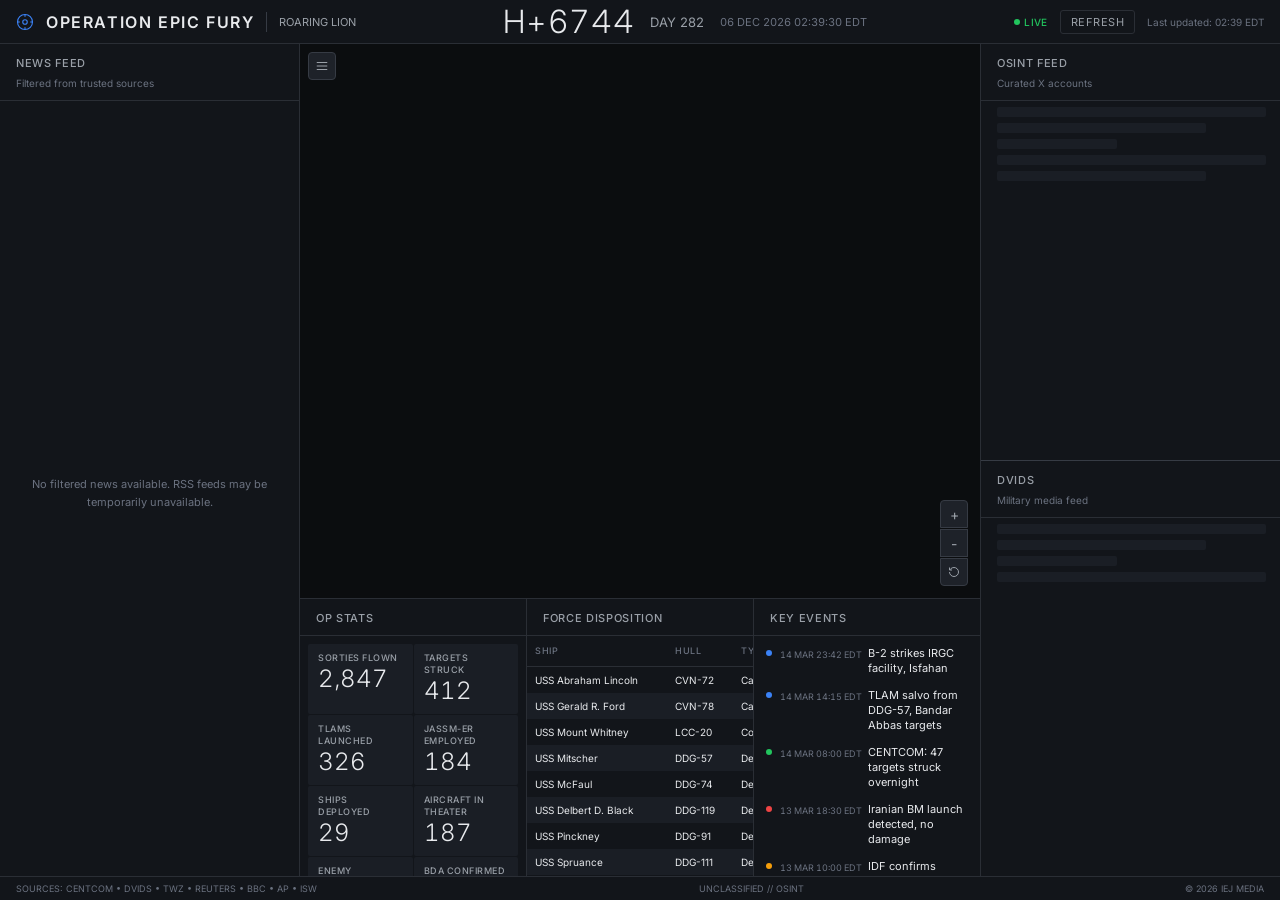
==== commit 2ec6d347: "Fix globe view, H+ counter, EDT timezone, news feeds, and tag colors - Globe: center on Europe/Middl" ====
--- a/osint-v2/index.html
+++ b/osint-v2/index.html
@@ -24,7 +24,7 @@
     <div class="topbar-center">
       <span class="h-counter" id="h-counter">H+0000</span>
       <span class="day-counter" id="day-counter">DAY 1</span>
-      <span class="utc-clock" id="utc-clock">01 JAN 2026 00:00:00Z</span>
+      <span class="utc-clock" id="utc-clock">01 JAN 2026 00:00:00 EDT</span>
     </div>
     <div class="topbar-right">
       <div class="live-indicator">
@@ -32,7 +32,7 @@
         <span class="live-text">LIVE</span>
       </div>
       <button class="btn-ghost" id="btn-refresh" onclick="refreshAll()">REFRESH</button>
-      <span class="last-updated" id="last-updated">Last updated: --:--Z</span>
+      <span class="last-updated" id="last-updated">Last updated: --:-- EDT</span>
     </div>
   </div>
 
@@ -178,7 +178,8 @@
 // ============================================================
 // CONFIGURATION
 // ============================================================
-const H_HOUR = Date.UTC(2025, 1, 28, 6, 15, 0); // Feb 28, 2025 06:15 UTC
+// H-Hour: Feb 28, 2026 01:15 AM EST (UTC-5) = 06:15 UTC
+const H_HOUR = Date.UTC(2026, 1, 28, 6, 15, 0);
 const CORS_PROXIES = [
   'https://api.allorigins.win/raw?url=',
   'https://corsproxy.io/?'
@@ -188,9 +189,15 @@
   'cruise missile','tomahawk','jassm','israel','idf','roaring lion','retaliation',
   'irgc','houthi','strait of hormuz','fifth fleet','sixth fleet','navy',
   'abraham lincoln','gerald ford','f-35','bomber','sortie','pentagon',
-  'middle east','gulf of oman','arabian sea','red sea','mediterranean'
+  'middle east','gulf of oman','arabian sea','red sea','mediterranean',
+  'operation','military','missile','drone','air strike','bomb','warship',
+  'nuclear','sanctions','iranian','hezbollah','deployment','combat',
+  'theater','centcom','eucom','forces','troops','defense','attack'
 ];
 const MONTH_NAMES = ['JAN','FEB','MAR','APR','MAY','JUN','JUL','AUG','SEP','OCT','NOV','DEC'];
+
+// EDT offset: UTC-4 (Eastern Daylight Time, active Mar-Nov)
+const EDT_OFFSET = -4;
 
 let shipsData = [];
 let statsData = {};
@@ -199,28 +206,38 @@
 let lastRefreshTime = null;
 let currentSort = { field: 'type', asc: true };
 let legendVisibility = {};
-let currentGlobeScale = 1.8;
+let currentGlobeScale = 1.2;
 
 // ============================================================
 // CLOCK MODULE
 // ============================================================
+function toEDT(date) {
+  return new Date(date.getTime() + EDT_OFFSET * 3600000);
+}
+
 function updateClock() {
   const now = Date.now();
   const elapsed = now - H_HOUR;
-  const hours = Math.floor(elapsed / 3600000);
-  const days = Math.floor(hours / 24) + 1;
-
-  document.getElementById('h-counter').textContent = 'H+' + hours;
-  document.getElementById('day-counter').textContent = 'DAY ' + days;
-
-  const d = new Date();
-  const day = String(d.getUTCDate()).padStart(2, '0');
-  const month = MONTH_NAMES[d.getUTCMonth()];
-  const year = d.getUTCFullYear();
-  const hh = String(d.getUTCHours()).padStart(2, '0');
-  const mm = String(d.getUTCMinutes()).padStart(2, '0');
-  const ss = String(d.getUTCSeconds()).padStart(2, '0');
-  document.getElementById('utc-clock').textContent = `${day} ${month} ${year} ${hh}:${mm}:${ss}Z`;
+
+  if (elapsed < 0) {
+    document.getElementById('h-counter').textContent = 'H-HOUR PENDING';
+    document.getElementById('day-counter').textContent = '';
+  } else {
+    const hours = Math.floor(elapsed / 3600000);
+    const days = Math.floor(hours / 24) + 1;
+    document.getElementById('h-counter').textContent = 'H+' + hours;
+    document.getElementById('day-counter').textContent = 'DAY ' + days;
+  }
+
+  // Display clock in EDT
+  const edt = toEDT(new Date());
+  const day = String(edt.getUTCDate()).padStart(2, '0');
+  const month = MONTH_NAMES[edt.getUTCMonth()];
+  const year = edt.getUTCFullYear();
+  const hh = String(edt.getUTCHours()).padStart(2, '0');
+  const mm = String(edt.getUTCMinutes()).padStart(2, '0');
+  const ss = String(edt.getUTCSeconds()).padStart(2, '0');
+  document.getElementById('utc-clock').textContent = `${day} ${month} ${year} ${hh}:${mm}:${ss} EDT`;
 }
 
 setInterval(updateClock, 1000);
@@ -298,7 +315,7 @@
     geo: {
       projection: {
         type: 'orthographic',
-        rotation: { lon: -48, lat: -24 },
+        rotation: { lon: -40, lat: -25 },
         scale: currentGlobeScale
       },
       showland: true,
@@ -433,11 +450,11 @@
 }
 
 function globeReset() {
-  currentGlobeScale = 1.8;
+  currentGlobeScale = 1.2;
   Plotly.relayout('globe', {
-    'geo.projection.rotation.lon': -48,
-    'geo.projection.rotation.lat': -24,
-    'geo.projection.scale': 1.8
+    'geo.projection.rotation.lon': -40,
+    'geo.projection.rotation.lat': -25,
+    'geo.projection.scale': 1.2
   });
 }
 
@@ -573,14 +590,14 @@
   const sorted = [...eventsData].sort((a, b) => new Date(b.date) - new Date(a.date));
 
   list.innerHTML = sorted.map(e => {
-    const d = new Date(e.date);
-    const day = String(d.getUTCDate()).padStart(2, '0');
-    const month = MONTH_NAMES[d.getUTCMonth()];
-    const hh = String(d.getUTCHours()).padStart(2, '0');
-    const mm = String(d.getUTCMinutes()).padStart(2, '0');
+    const edt = toEDT(new Date(e.date));
+    const day = String(edt.getUTCDate()).padStart(2, '0');
+    const month = MONTH_NAMES[edt.getUTCMonth()];
+    const hh = String(edt.getUTCHours()).padStart(2, '0');
+    const mm = String(edt.getUTCMinutes()).padStart(2, '0');
     return `<div class="event-item">
       <span class="event-dot ${e.type}"></span>
-      <span class="event-time">${day} ${month} ${hh}:${mm}Z</span>
+      <span class="event-time">${day} ${month} ${hh}:${mm} EDT</span>
       <span class="event-text">${e.text}</span>
     </div>`;
   }).join('');
@@ -652,27 +669,41 @@
   banner.classList.add('show');
 
   const feeds = [
-    { name: 'TWZ', url: 'https://www.thedrive.com/the-war-zone/feed', color: '#3B82F6' },
-    { name: 'REUTERS', url: 'https://feeds.reuters.com/reuters/worldNews', color: '#F59E0B' },
-    { name: 'BBC', url: 'http://feeds.bbci.co.uk/news/world/rss.xml', color: '#EF4444' },
-    { name: 'AP', url: 'https://rsshub.app/apnews/topics/world-news', color: '#22C55E' }
+    { name: 'BBC', url: 'http://feeds.bbci.co.uk/news/world/rss.xml', color: '#6B7280' },
+    { name: 'BBC-ME', url: 'http://feeds.bbci.co.uk/news/world/middle_east/rss.xml', color: '#6B7280' },
+    { name: 'REUTERS', url: 'https://feeds.reuters.com/reuters/worldNews', color: '#6B7280' },
+    { name: 'AP', url: 'https://rsshub.app/apnews/topics/world-news', color: '#6B7280' },
+    { name: 'ALJAZEERA', url: 'https://www.aljazeera.com/xml/rss/all.xml', color: '#6B7280' },
+    { name: 'TWZ', url: 'https://www.thedrive.com/the-war-zone/feed', color: '#6B7280' },
+    { name: 'NPR', url: 'https://feeds.npr.org/1004/rss.xml', color: '#6B7280' },
+    { name: 'GUARDIAN', url: 'https://www.theguardian.com/world/middleeast/rss', color: '#6B7280' },
+    { name: 'CNN', url: 'http://rss.cnn.com/rss/edition_meast.rss', color: '#6B7280' },
+    { name: 'FRANCE24', url: 'https://www.france24.com/en/middle-east/rss', color: '#6B7280' },
+    { name: 'CENTCOM', url: 'https://www.centcom.mil/MEDIA/PRESS-RELEASES/RSS/', color: '#6B7280' },
+    { name: 'DOD', url: 'https://www.defense.gov/DesktopModules/ArticleCS/RSS.ashx?ContentType=1&Site=945&max=20', color: '#6B7280' }
   ];
 
   let allItems = [];
   const body = document.getElementById('news-body');
 
-  // Fetch sequentially with small delays to avoid overwhelming proxies
-  for (const feed of feeds) {
-    try {
-      const xml = await fetchWithProxy(feed.url);
-      const items = parseRSSItems(xml, feed.name, feed.color);
-      allItems = allItems.concat(items);
-
-      // Render progressively as feeds arrive
-      allItems.sort((a, b) => b.timestamp - a.timestamp);
-      renderNewsFeed(allItems, body);
-    } catch (e) { /* skip failed feed */ }
-  }
+  // Fetch all feeds in parallel for speed
+  const results = await Promise.allSettled(
+    feeds.map(async feed => {
+      try {
+        const xml = await fetchWithProxy(feed.url);
+        return parseRSSItems(xml, feed.name, feed.color);
+      } catch (e) { return []; }
+    })
+  );
+
+  results.forEach(r => {
+    if (r.status === 'fulfilled' && r.value) {
+      allItems = allItems.concat(r.value);
+    }
+  });
+
+  allItems.sort((a, b) => b.timestamp - a.timestamp);
+  renderNewsFeed(allItems, body);
 
   if (allItems.length === 0) {
     body.innerHTML = `<div class="empty-state">
@@ -904,9 +935,10 @@
   }, 3000);
 
   lastRefreshTime = new Date();
-  const hh = String(lastRefreshTime.getUTCHours()).padStart(2, '0');
-  const mm = String(lastRefreshTime.getUTCMinutes()).padStart(2, '0');
-  document.getElementById('last-updated').textContent = `Last updated: ${hh}:${mm}Z`;
+  const edt = toEDT(lastRefreshTime);
+  const hh = String(edt.getUTCHours()).padStart(2, '0');
+  const mm = String(edt.getUTCMinutes()).padStart(2, '0');
+  document.getElementById('last-updated').textContent = `Last updated: ${hh}:${mm} EDT`;
 }
 
 // Auto-refresh feeds
@@ -944,9 +976,10 @@
   setTimeout(fetchDVIDSFeed, 4000);
 
   lastRefreshTime = new Date();
-  const hh = String(lastRefreshTime.getUTCHours()).padStart(2, '0');
-  const mm = String(lastRefreshTime.getUTCMinutes()).padStart(2, '0');
-  document.getElementById('last-updated').textContent = `Last updated: ${hh}:${mm}Z`;
+  const edt = toEDT(lastRefreshTime);
+  const hh = String(edt.getUTCHours()).padStart(2, '0');
+  const mm = String(edt.getUTCMinutes()).padStart(2, '0');
+  document.getElementById('last-updated').textContent = `Last updated: ${hh}:${mm} EDT`;
 });
 </script>
 </body>
--- a/osint-v2/style.css
+++ b/osint-v2/style.css
@@ -340,6 +340,8 @@
   padding: 1px 5px;
   border-radius: 2px;
   line-height: 14px;
+  background: rgba(107, 114, 128, 0.15) !important;
+  color: #9AA0A8 !important;
 }
 
 .feed-time {
@@ -456,11 +458,22 @@
   width: 100%;
   height: 100%;
   position: relative;
+  overflow: hidden;
 }
 
 #globe {
   width: 100%;
   height: 100%;
+}
+
+/* Force Plotly geo subplot to fill full container */
+#globe .geo .bg {
+  fill: transparent !important;
+}
+
+#globe .main-svg {
+  width: 100% !important;
+  height: 100% !important;
 }
 
 /* MAP LEGEND */
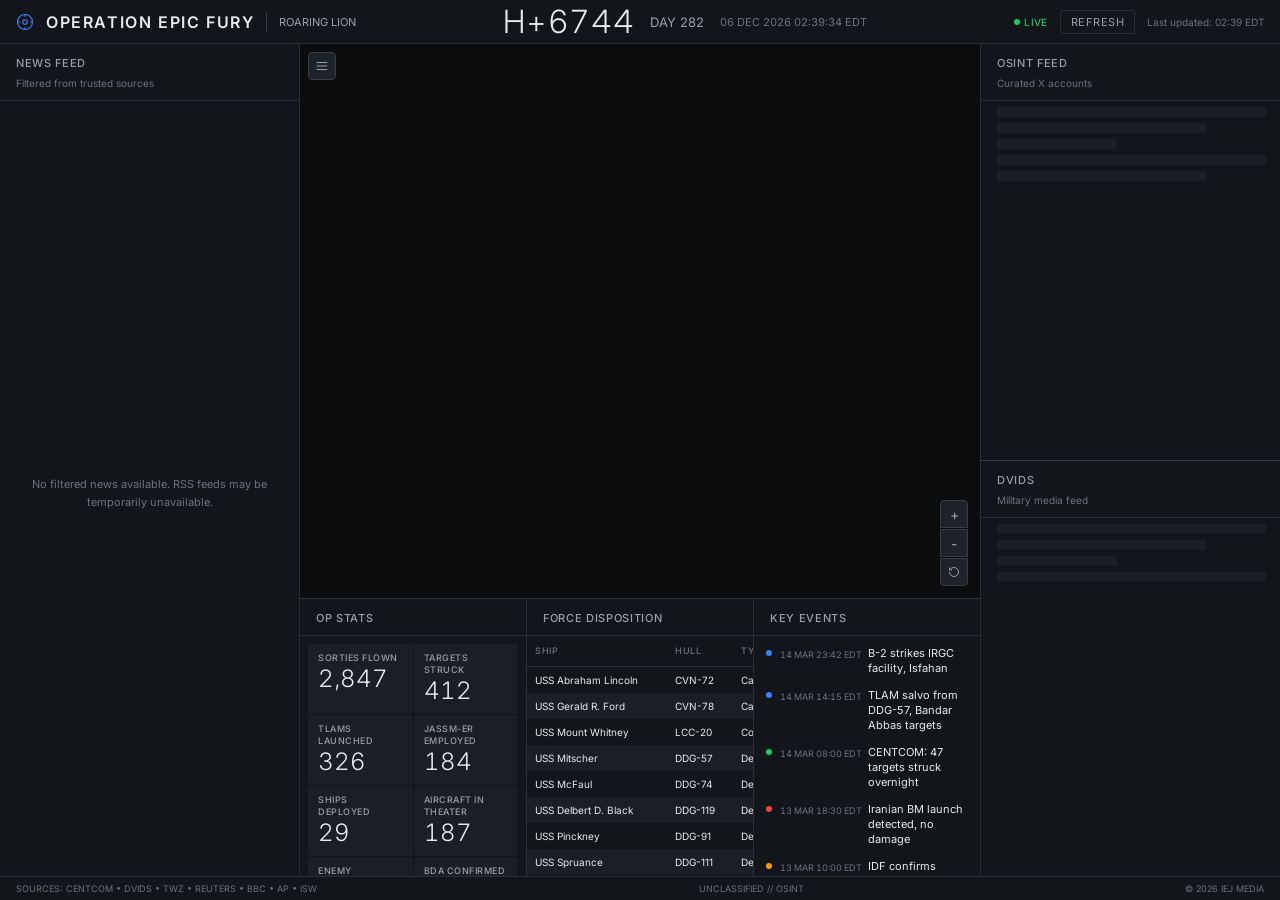
==== commit 95c58fdd: "Fix globe rendering: remove CSS overrides breaking Plotly Removed aggressive CSS rules (#globe .main" ====
--- a/osint-v2/index.html
+++ b/osint-v2/index.html
@@ -348,12 +348,18 @@
     scrollZoom: true
   };
 
-  Plotly.newPlot('globe', traces, layout, config);
+  Plotly.newPlot('globe', traces, layout, config).then(() => {
+    // Force resize after render to match container dimensions
+    Plotly.Plots.resize('globe');
+  });
 
   const globeEl = document.getElementById('globe');
   globeEl.on('plotly_hover', onShipHover);
   globeEl.on('plotly_unhover', onShipUnhover);
   globeEl.on('plotly_click', onShipClick);
+
+  // Resize globe when window resizes
+  window.addEventListener('resize', () => { Plotly.Plots.resize('globe'); });
 
   buildLegend();
 }
--- a/osint-v2/style.css
+++ b/osint-v2/style.css
@@ -458,22 +458,11 @@
   width: 100%;
   height: 100%;
   position: relative;
-  overflow: hidden;
 }
 
 #globe {
   width: 100%;
   height: 100%;
-}
-
-/* Force Plotly geo subplot to fill full container */
-#globe .geo .bg {
-  fill: transparent !important;
-}
-
-#globe .main-svg {
-  width: 100% !important;
-  height: 100% !important;
 }
 
 /* MAP LEGEND */
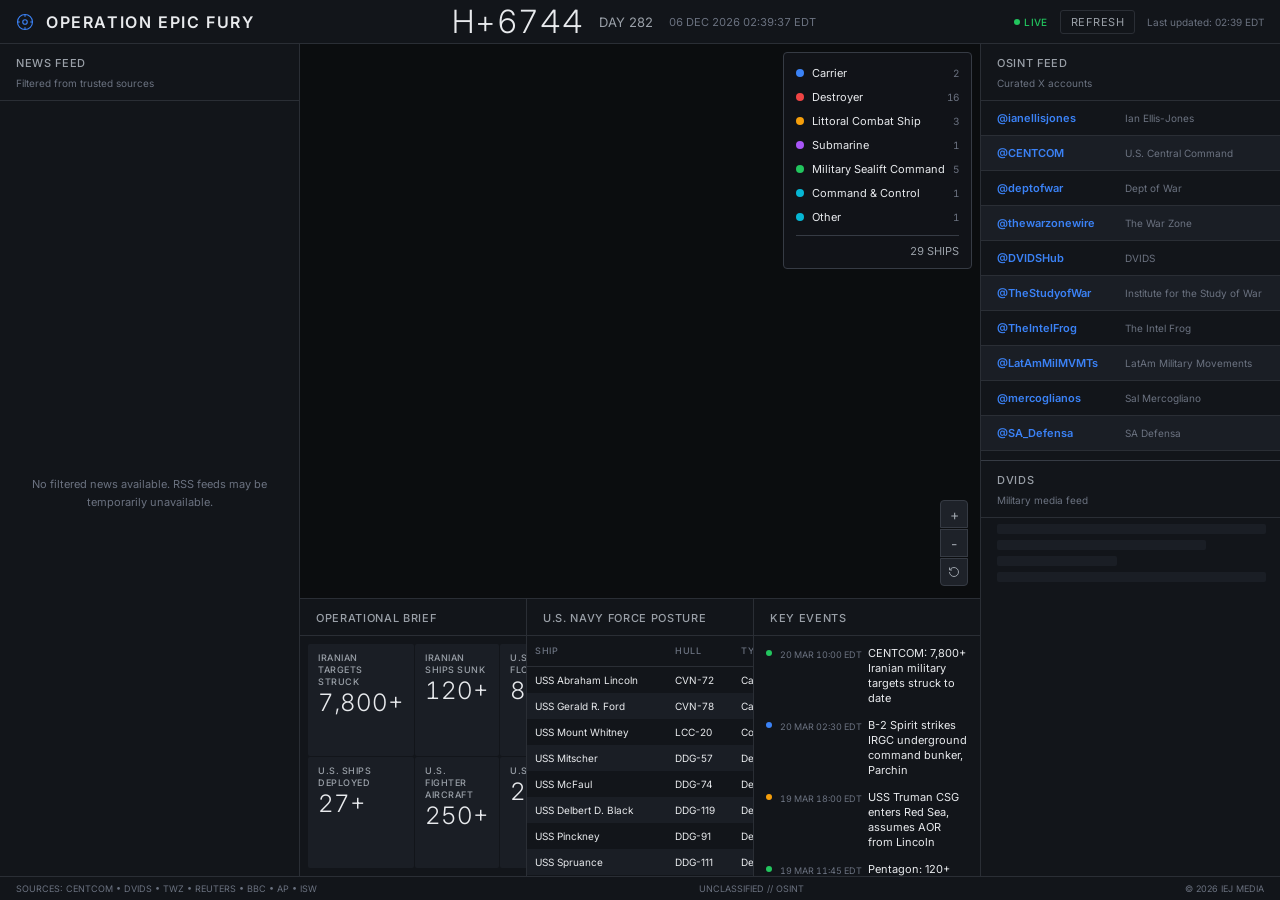
==== commit 2f81fd1b: "Major dashboard update: ships, globe, stats, feeds, X links - Ship locations updated: added Truman C" ====
--- a/osint-v2/index.html
+++ b/osint-v2/index.html
@@ -18,8 +18,6 @@
         <line x1="2" y1="12" x2="5" y2="12"/><line x1="19" y1="12" x2="22" y2="12"/>
       </svg>
       <span class="op-name">Operation Epic Fury</span>
-      <div class="topbar-divider"></div>
-      <span class="op-sub">Roaring Lion</span>
     </div>
     <div class="topbar-center">
       <span class="h-counter" id="h-counter">H+0000</span>
@@ -63,14 +61,9 @@
       <div id="center-top">
         <div id="globe-container">
           <div id="globe"></div>
-          <!-- LEGEND -->
+          <!-- LEGEND (top right, always visible) -->
           <div id="map-legend">
-            <button class="legend-toggle" id="legend-toggle" onclick="toggleLegend()">
-              <svg width="14" height="14" viewBox="0 0 24 24" fill="none" stroke="currentColor" stroke-width="2">
-                <path d="M3 6h18M3 12h18M3 18h18"/>
-              </svg>
-            </button>
-            <div class="legend-panel" id="legend-panel"></div>
+            <div class="legend-panel open" id="legend-panel"></div>
           </div>
           <!-- MAP CONTROLS -->
           <div class="map-controls">
@@ -99,13 +92,13 @@
       <div id="center-bottom">
         <div id="stats-section">
           <div class="panel-header">
-            <div class="panel-title">Op Stats</div>
+            <div class="panel-title">Operational Brief</div>
           </div>
           <div class="stats-grid" id="stats-grid"></div>
         </div>
         <div id="force-section">
           <div class="panel-header">
-            <div class="panel-title">Force Disposition</div>
+            <div class="panel-title">U.S. Navy Force Posture</div>
           </div>
           <div class="force-table-wrap">
             <table class="force-table" id="force-table">
@@ -134,19 +127,24 @@
 
     <!-- RIGHT PANEL -->
     <div id="right-panel">
-      <!-- OSINT FEED -->
+      <!-- OSINT FEED - X Account Links -->
       <div id="osint-feed">
         <div class="panel-header">
           <div class="panel-title">OSINT Feed</div>
           <div class="panel-subtitle">Curated X accounts</div>
         </div>
-        <div class="updating-banner" id="osint-updating">Updating...</div>
         <div class="panel-body" id="osint-body">
-          <div class="skeleton skeleton-line long"></div>
-          <div class="skeleton skeleton-line medium"></div>
-          <div class="skeleton skeleton-line short"></div>
-          <div class="skeleton skeleton-line long"></div>
-          <div class="skeleton skeleton-line medium"></div>
+          <a class="x-account-link" href="https://x.com/ianellisjones" target="_blank"><span class="x-handle">@ianellisjones</span><span class="x-name">Ian Ellis-Jones</span></a>
+          <a class="x-account-link" href="https://x.com/CENTCOM" target="_blank"><span class="x-handle">@CENTCOM</span><span class="x-name">U.S. Central Command</span></a>
+          <a class="x-account-link" href="https://x.com/deptofwar" target="_blank"><span class="x-handle">@deptofwar</span><span class="x-name">Dept of War</span></a>
+          <a class="x-account-link" href="https://x.com/thewarzonewire" target="_blank"><span class="x-handle">@thewarzonewire</span><span class="x-name">The War Zone</span></a>
+          <a class="x-account-link" href="https://x.com/DVIDSHub" target="_blank"><span class="x-handle">@DVIDSHub</span><span class="x-name">DVIDS</span></a>
+          <a class="x-account-link" href="https://x.com/TheStudyofWar" target="_blank"><span class="x-handle">@TheStudyofWar</span><span class="x-name">Institute for the Study of War</span></a>
+          <a class="x-account-link" href="https://x.com/TheIntelFrog" target="_blank"><span class="x-handle">@TheIntelFrog</span><span class="x-name">The Intel Frog</span></a>
+          <a class="x-account-link" href="https://x.com/LatAmMilMVMTs" target="_blank"><span class="x-handle">@LatAmMilMVMTs</span><span class="x-name">LatAm Military Movements</span></a>
+          <a class="x-account-link" href="https://x.com/mercoglianos" target="_blank"><span class="x-handle">@mercoglianos</span><span class="x-name">Sal Mercogliano</span></a>
+          <a class="x-account-link" href="https://x.com/SA_Defensa" target="_blank"><span class="x-handle">@SA_Defensa</span><span class="x-name">SA Defensa</span></a>
+          <a class="x-account-link" href="https://x.com/ByChrisGordon" target="_blank"><span class="x-handle">@ByChrisGordon</span><span class="x-name">Chris Gordon</span></a>
         </div>
       </div>
       <!-- DVIDS FEED -->
@@ -315,7 +313,7 @@
     geo: {
       projection: {
         type: 'orthographic',
-        rotation: { lon: -40, lat: -25 },
+        rotation: { lon: -50, lat: -28 },
         scale: currentGlobeScale
       },
       showland: true,
@@ -458,8 +456,8 @@
 function globeReset() {
   currentGlobeScale = 1.2;
   Plotly.relayout('globe', {
-    'geo.projection.rotation.lon': -40,
-    'geo.projection.rotation.lat': -25,
+    'geo.projection.rotation.lon': -50,
+    'geo.projection.rotation.lat': -28,
     'geo.projection.scale': 1.2
   });
 }
@@ -471,23 +469,24 @@
     counts[key] = (counts[key] || 0) + 1;
   });
 
-  // Merge Command and Expeditionary for display
   const displayGroups = [
-    { key: 'Carrier', label: 'Carrier (CVN)', color: '#3B82F6' },
-    { key: 'Destroyer', label: 'Destroyer (DDG)', color: '#EF4444' },
-    { key: 'LCS', label: 'LCS', color: '#F59E0B' },
-    { key: 'USNS', label: 'USNS/MSC', color: '#22C55E' },
+    { key: 'Carrier', label: 'Carrier', color: '#3B82F6' },
+    { key: 'Destroyer', label: 'Destroyer', color: '#EF4444' },
+    { key: 'LCS', label: 'Littoral Combat Ship', color: '#F59E0B' },
     { key: 'Submarine', label: 'Submarine', color: '#A855F7' },
-    { key: 'Command/ESB', label: 'Command/ESB', color: '#06B6D4', keys: ['Command', 'Expeditionary'] }
+    { key: 'USNS', label: 'Military Sealift Command', color: '#22C55E' },
+    { key: 'Command', label: 'Command & Control', color: '#06B6D4' },
+    { key: 'Other', label: 'Other', color: '#06B6D4', keys: ['Expeditionary'] }
   ];
 
-  let html = '<div class="legend-header">NAVAL FORCES <button class="legend-close" onclick="toggleLegend()">-</button></div>';
+  let html = '';
   let total = 0;
 
   displayGroups.forEach(g => {
     const keys = g.keys || [g.key];
     let count = 0;
     keys.forEach(k => { count += (counts[k] || 0); });
+    if (count === 0) return;
     total += count;
     const disabled = keys.some(k => legendVisibility[k] === false);
     const cls = disabled ? 'legend-item disabled' : 'legend-item';
@@ -522,20 +521,18 @@
 function renderStats() {
   const grid = document.getElementById('stats-grid');
   const items = [
-    { label: 'Sorties Flown', value: statsData.sorties_flown },
-    { label: 'Targets Struck', value: statsData.targets_struck },
-    { label: 'TLAMs Launched', value: statsData.tlams_launched },
-    { label: 'JASSM-ER Employed', value: statsData.jassm_employed },
-    { label: 'Ships Deployed', value: shipsData.length },
-    { label: 'Aircraft in Theater', value: statsData.aircraft_in_theater },
-    { label: 'Enemy Retaliation', value: statsData.enemy_retaliation },
-    { label: 'BDA Confirmed', value: statsData.bda_confirmed + '%' }
+    { label: 'Iranian Targets Struck', value: (statsData.iranian_targets_struck || 0).toLocaleString() + '+' },
+    { label: 'Iranian Ships Sunk', value: (statsData.iranian_ships_sunk || 0).toLocaleString() + '+' },
+    { label: 'U.S. Sorties Flown', value: (statsData.sorties_flown || 0).toLocaleString() + '+' },
+    { label: 'U.S. Ships Deployed', value: (statsData.ships_deployed || 0).toLocaleString() + '+' },
+    { label: 'U.S. Fighter Aircraft', value: (statsData.fighter_aircraft || 0).toLocaleString() + '+' },
+    { label: 'U.S. Tankers', value: (statsData.tankers || 0).toLocaleString() + '+' }
   ];
 
   grid.innerHTML = items.map(i => `
     <div class="stat-card">
       <div class="stat-label">${i.label}</div>
-      <div class="stat-value">${typeof i.value === 'number' ? i.value.toLocaleString() : i.value}</div>
+      <div class="stat-value">${i.value}</div>
     </div>
   `).join('');
 }
@@ -680,7 +677,7 @@
     { name: 'REUTERS', url: 'https://feeds.reuters.com/reuters/worldNews', color: '#6B7280' },
     { name: 'AP', url: 'https://rsshub.app/apnews/topics/world-news', color: '#6B7280' },
     { name: 'ALJAZEERA', url: 'https://www.aljazeera.com/xml/rss/all.xml', color: '#6B7280' },
-    { name: 'TWZ', url: 'https://www.thedrive.com/the-war-zone/feed', color: '#6B7280' },
+    { name: 'TWZ', url: 'https://www.twz.com/feed', color: '#6B7280' },
     { name: 'NPR', url: 'https://feeds.npr.org/1004/rss.xml', color: '#6B7280' },
     { name: 'GUARDIAN', url: 'https://www.theguardian.com/world/middleeast/rss', color: '#6B7280' },
     { name: 'CNN', url: 'http://rss.cnn.com/rss/edition_meast.rss', color: '#6B7280' },
@@ -729,117 +726,6 @@
         <span class="feed-time">${timeAgo(item.date)}</span>
       </div>
       <div class="feed-title">${escapeHtml(item.title)}</div>
-    </div>
-  `).join('');
-}
-
-// OSINT Feed
-async function fetchOSINTFeed() {
-  const banner = document.getElementById('osint-updating');
-  banner.classList.add('show');
-  const body = document.getElementById('osint-body');
-
-  const accounts = [
-    { handle: 'CENTCOM', name: 'US Central Command' },
-    { handle: 'DVIDSHUB', name: 'DVIDS' },
-    { handle: 'THEWARZONEWIRE', name: 'The War Zone' },
-    { handle: 'THESTUDYOFWAR', name: 'Institute for the Study of War' },
-    { handle: 'IANELLISJONES', name: 'IEJ' }
-  ];
-
-  const nitterInstances = [
-    'https://nitter.privacydev.net',
-    'https://nitter.poast.org',
-    'https://nitter.1d4.us'
-  ];
-
-  let allPosts = [];
-  const cutoff = Date.now() - (48 * 3600 * 1000);
-
-  for (const account of accounts) {
-    let fetched = false;
-
-    // Try Nitter RSS
-    for (const instance of nitterInstances) {
-      if (fetched) break;
-      try {
-        const url = `${instance}/${account.handle}/rss`;
-        const xml = await fetchWithProxy(url);
-        if (xml && !xml.includes('Rate limited') && !xml.includes('Error')) {
-          const items = parseNitterRSS(xml, account.handle);
-          const recent = items.filter(i => i.timestamp > cutoff).slice(0, 5);
-          allPosts = allPosts.concat(recent);
-          fetched = true;
-        }
-      } catch (e) { /* try next instance */ }
-    }
-
-    // Try RSSHub fallback
-    if (!fetched) {
-      try {
-        const url = `https://rsshub.app/twitter/user/${account.handle}`;
-        const xml = await fetchWithProxy(url);
-        if (xml) {
-          const items = parseNitterRSS(xml, account.handle);
-          const recent = items.filter(i => i.timestamp > cutoff).slice(0, 5);
-          allPosts = allPosts.concat(recent);
-          fetched = true;
-        }
-      } catch (e) { /* skip */ }
-    }
-  }
-
-  if (allPosts.length > 0) {
-    allPosts.sort((a, b) => b.timestamp - a.timestamp);
-    allPosts = allPosts.slice(0, 25);
-    renderOSINTFeed(allPosts, body);
-  } else {
-    body.innerHTML = `<div class="empty-state">
-      <svg width="24" height="24" viewBox="0 0 24 24" fill="none" stroke="currentColor" stroke-width="1.5" style="color:var(--text-tertiary)">
-        <path d="M21 12a9 9 0 0 1-9 9m9-9a9 9 0 0 0-9-9m9 9H3m9 9a9 9 0 0 1-9-9m9 9c1.66 0 3-4.03 3-9s-1.34-9-3-9m0 18c-1.66 0-3-4.03-3-9s1.34-9 3-9m-9 9a9 9 0 0 1 9-9"/>
-      </svg>
-      <div class="empty-state-text">Connect X API for live OSINT feed.<br>Nitter instances currently unavailable.</div>
-    </div>`;
-  }
-
-  banner.classList.remove('show');
-  feedCache.osint = { data: allPosts, time: Date.now() };
-}
-
-function parseNitterRSS(xmlText, handle) {
-  if (!xmlText) return [];
-  const parser = new DOMParser();
-  const doc = parser.parseFromString(xmlText, 'text/xml');
-  const items = doc.querySelectorAll('item');
-  const results = [];
-
-  items.forEach(item => {
-    const title = item.querySelector('title')?.textContent || '';
-    const desc = item.querySelector('description')?.textContent || '';
-    const link = item.querySelector('link')?.textContent || '';
-    const pubDate = item.querySelector('pubDate')?.textContent || '';
-
-    const text = (title + ' ' + desc).replace(/<[^>]*>/g, '').trim();
-    results.push({
-      handle: '@' + handle,
-      text: text.substring(0, 280),
-      link: link,
-      date: pubDate,
-      timestamp: new Date(pubDate).getTime() || 0
-    });
-  });
-
-  return results;
-}
-
-function renderOSINTFeed(posts, container) {
-  container.innerHTML = posts.map(p => `
-    <div class="osint-item" onclick="window.open('${safeUrl(p.link)}', '_blank')">
-      <div class="feed-meta">
-        <span class="osint-handle">${escapeHtml(p.handle)}</span>
-        <span class="feed-time">${timeAgo(p.date)}</span>
-      </div>
-      <div class="osint-text">${escapeHtml(p.text)}</div>
     </div>
   `).join('');
 }
@@ -929,16 +815,10 @@
   }
 
   setTimeout(() => {
-    if (!feedCache.osint || (now - feedCache.osint.time) > cacheLimit) {
-      fetchOSINTFeed();
-    }
-  }, 1500);
-
-  setTimeout(() => {
     if (!feedCache.dvids || (now - feedCache.dvids.time) > cacheLimit) {
       fetchDVIDSFeed();
     }
-  }, 3000);
+  }, 1500);
 
   lastRefreshTime = new Date();
   const edt = toEDT(lastRefreshTime);
@@ -949,7 +829,6 @@
 
 // Auto-refresh feeds
 setInterval(() => { fetchNewsFeeds(); }, 10 * 60 * 1000);
-setInterval(() => { fetchOSINTFeed(); }, 10 * 60 * 1000);
 setInterval(() => { fetchDVIDSFeed(); }, 15 * 60 * 1000);
 
 // ============================================================
@@ -978,8 +857,7 @@
 
   // Stagger feed fetches
   fetchNewsFeeds();
-  setTimeout(fetchOSINTFeed, 2000);
-  setTimeout(fetchDVIDSFeed, 4000);
+  setTimeout(fetchDVIDSFeed, 2000);
 
   lastRefreshTime = new Date();
   const edt = toEDT(lastRefreshTime);
--- a/osint-v2/style.css
+++ b/osint-v2/style.css
@@ -465,60 +465,24 @@
   height: 100%;
 }
 
-/* MAP LEGEND */
+/* MAP LEGEND - top right, always visible */
 #map-legend {
   position: absolute;
   top: 8px;
-  left: 8px;
+  right: 8px;
   z-index: 50;
 }
 
-.legend-toggle {
-  width: 28px;
-  height: 28px;
-  background: var(--bg-elevated);
+.legend-panel {
+  background: rgba(18, 21, 26, 0.85);
   border: 1px solid var(--border-secondary);
   border-radius: 4px;
-  cursor: pointer;
-  display: flex;
-  align-items: center;
-  justify-content: center;
-  color: var(--text-secondary);
-  font-size: 14px;
-}
-
-.legend-panel {
-  background: var(--bg-elevated);
-  border: 1px solid var(--border-secondary);
-  border-radius: 4px;
-  padding: 10px 14px;
-  margin-top: 4px;
-  min-width: 180px;
-  display: none;
+  padding: 8px 12px;
+  min-width: 160px;
+  display: block;
 }
 
 .legend-panel.open { display: block; }
-
-.legend-header {
-  font-size: var(--text-xs);
-  font-weight: 500;
-  text-transform: uppercase;
-  letter-spacing: 0.06em;
-  color: var(--text-secondary);
-  margin-bottom: 8px;
-  display: flex;
-  justify-content: space-between;
-  align-items: center;
-}
-
-.legend-close {
-  cursor: pointer;
-  color: var(--text-tertiary);
-  font-size: 14px;
-  background: none;
-  border: none;
-  font-family: inherit;
-}
 
 .legend-item {
   display: flex;
@@ -664,7 +628,7 @@
 /* STAT CARDS */
 .stats-grid {
   display: grid;
-  grid-template-columns: 1fr 1fr;
+  grid-template-columns: 1fr 1fr 1fr;
   gap: 1px;
   padding: 8px;
   flex: 1;
@@ -846,3 +810,31 @@
   opacity: 1;
   color: var(--accent-blue);
 }
+
+/* X ACCOUNT LINKS */
+.x-account-link {
+  display: flex;
+  align-items: center;
+  gap: 8px;
+  padding: 8px 16px;
+  text-decoration: none;
+  border-bottom: 1px solid var(--border-primary);
+  transition: background 0.1s;
+  cursor: pointer;
+}
+
+.x-account-link:nth-child(odd) { background: var(--bg-secondary); }
+.x-account-link:nth-child(even) { background: var(--bg-tertiary); }
+.x-account-link:hover { background: var(--bg-elevated) !important; }
+
+.x-handle {
+  font-size: var(--text-sm);
+  font-weight: 600;
+  color: var(--accent-blue);
+  min-width: 120px;
+}
+
+.x-name {
+  font-size: var(--text-xs);
+  color: var(--text-tertiary);
+}
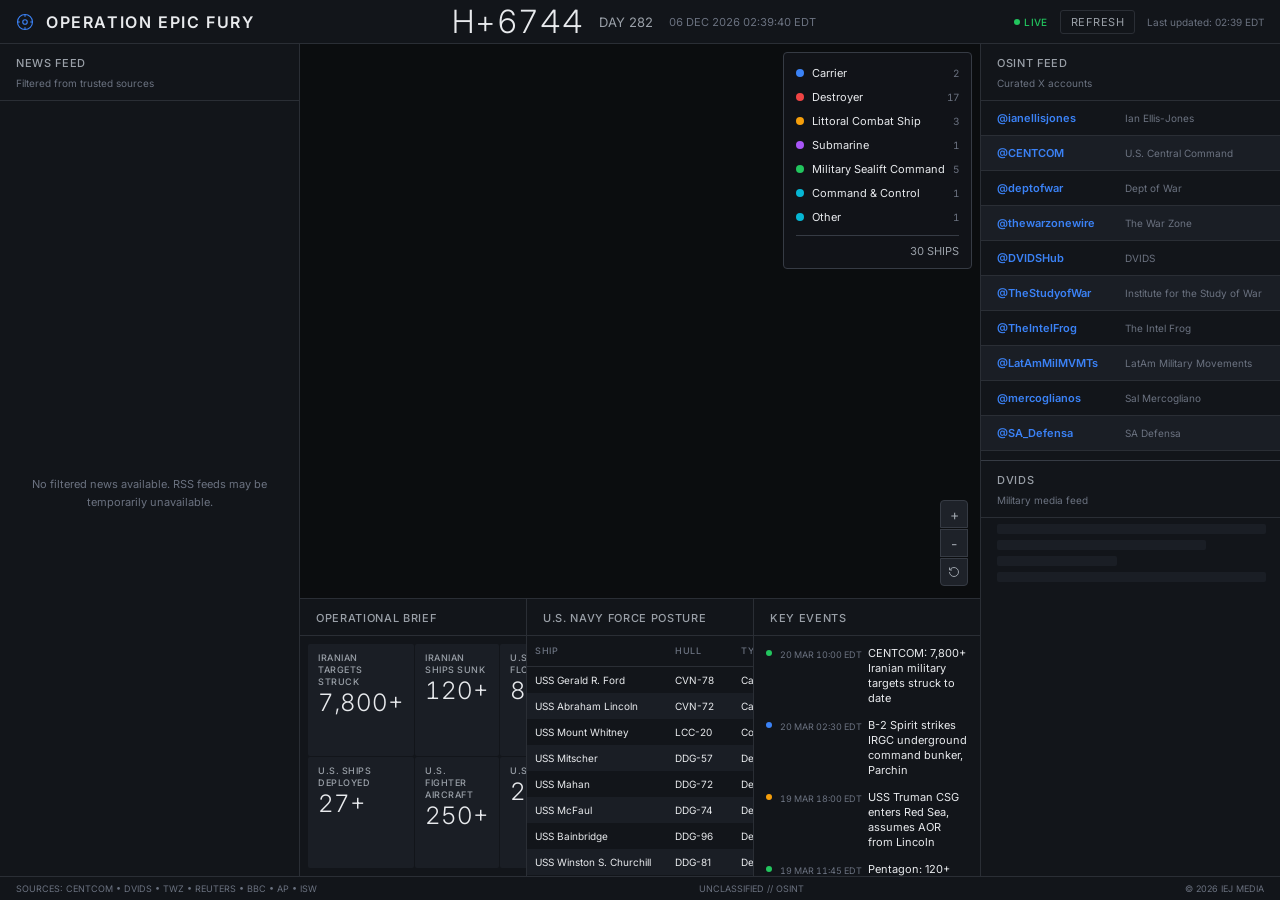
==== commit ef0dd698: "Center globe on Iran (lat 32, lon 52) to show Med & Middle East ships https://claude.ai/code/session" ====
--- a/osint-v2/index.html
+++ b/osint-v2/index.html
@@ -313,7 +313,7 @@
     geo: {
       projection: {
         type: 'orthographic',
-        rotation: { lon: -50, lat: -28 },
+        rotation: { lon: 52, lat: 32 },
         scale: currentGlobeScale
       },
       showland: true,
@@ -456,8 +456,8 @@
 function globeReset() {
   currentGlobeScale = 1.2;
   Plotly.relayout('globe', {
-    'geo.projection.rotation.lon': -50,
-    'geo.projection.rotation.lat': -28,
+    'geo.projection.rotation.lon': 52,
+    'geo.projection.rotation.lat': 32,
     'geo.projection.scale': 1.2
   });
 }
